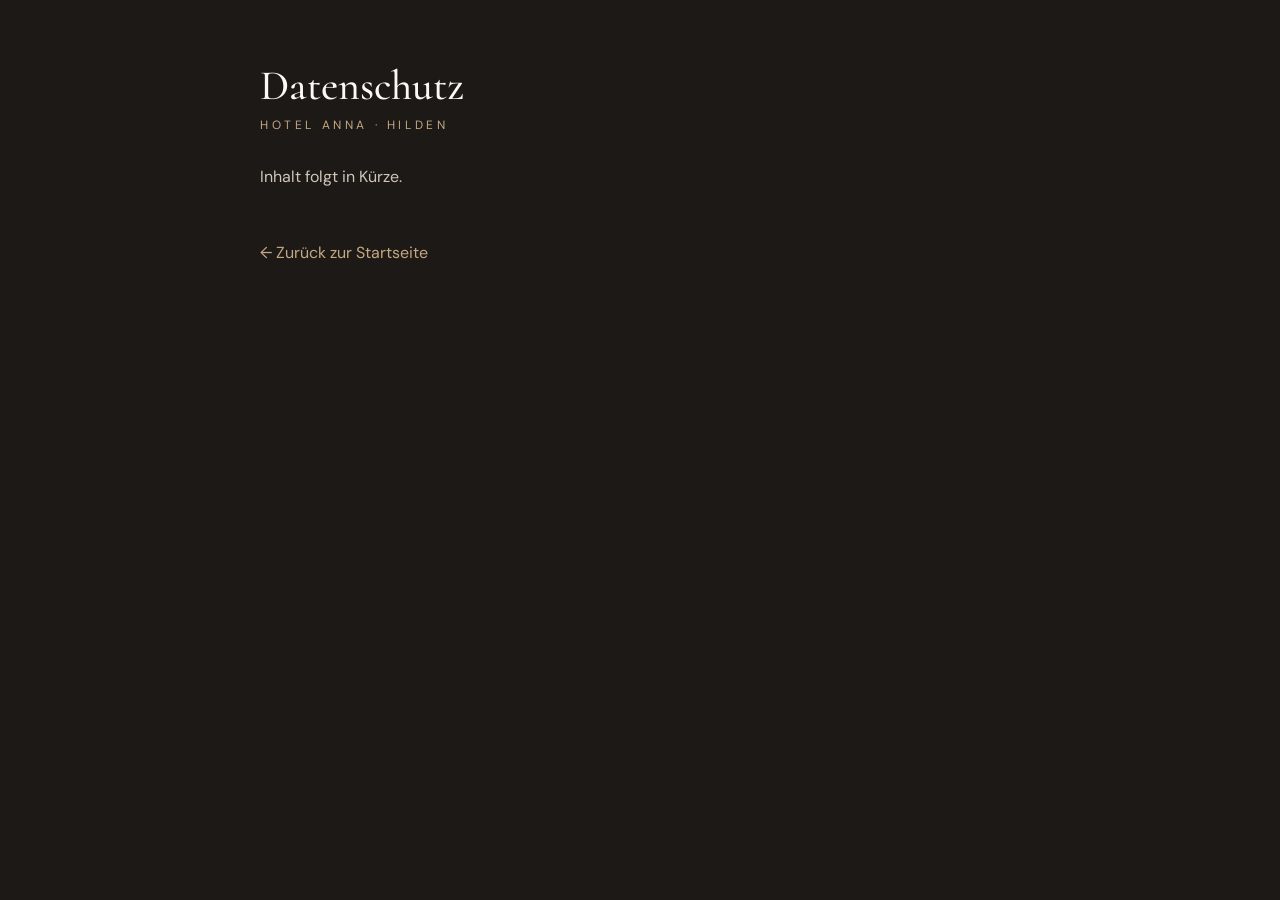
==== datenschutz.html @ 6872f9d7 "Einheitliche Buttons (21st-Stil), Kontakt-Text entfernt, Impressum+Datenschutz-Footer+Stub-Seiten Co" ====
<!DOCTYPE html>
<html lang="de"><head><meta charset="UTF-8" /><meta name="viewport" content="width=device-width, initial-scale=1.0" />
<title>Datenschutz – Hotel Anna</title><meta name="robots" content="noindex" />
<link href="https://fonts.googleapis.com/css2?family=Cormorant:wght@500&family=DM+Sans:wght@400;500&display=swap" rel="stylesheet" />
<style>
:root{--ink:#1c1917;--gold:#c4a882;--cream:#faf9f5;--muted:#cfc6b8;}
*{box-sizing:border-box;margin:0;padding:0;} body{font-family:"DM Sans",sans-serif;background:var(--ink);color:var(--cream);min-height:100vh;padding:60px 24px;}
.wrap{max-width:760px;margin:0 auto;} h1{font-family:"Cormorant",Georgia,serif;font-weight:500;font-size:42px;margin-bottom:6px;}
.city{font-size:12px;letter-spacing:.3em;text-transform:uppercase;color:var(--gold);margin-bottom:30px;}
.content{color:var(--muted);line-height:1.8;font-size:16px;} .content p{margin-bottom:14px;}
a.back{display:inline-block;margin-top:36px;color:var(--gold);text-decoration:none;} a.back:hover{text-decoration:underline;}
</style></head>
<body><div class="wrap">
<h1>Datenschutz</h1><div class="city">Hotel Anna · Hilden</div>
<div class="content"><p>Inhalt folgt in Kürze.</p></div>
<a class="back" href="/">&larr; Zurück zur Startseite</a>
</div></body></html>
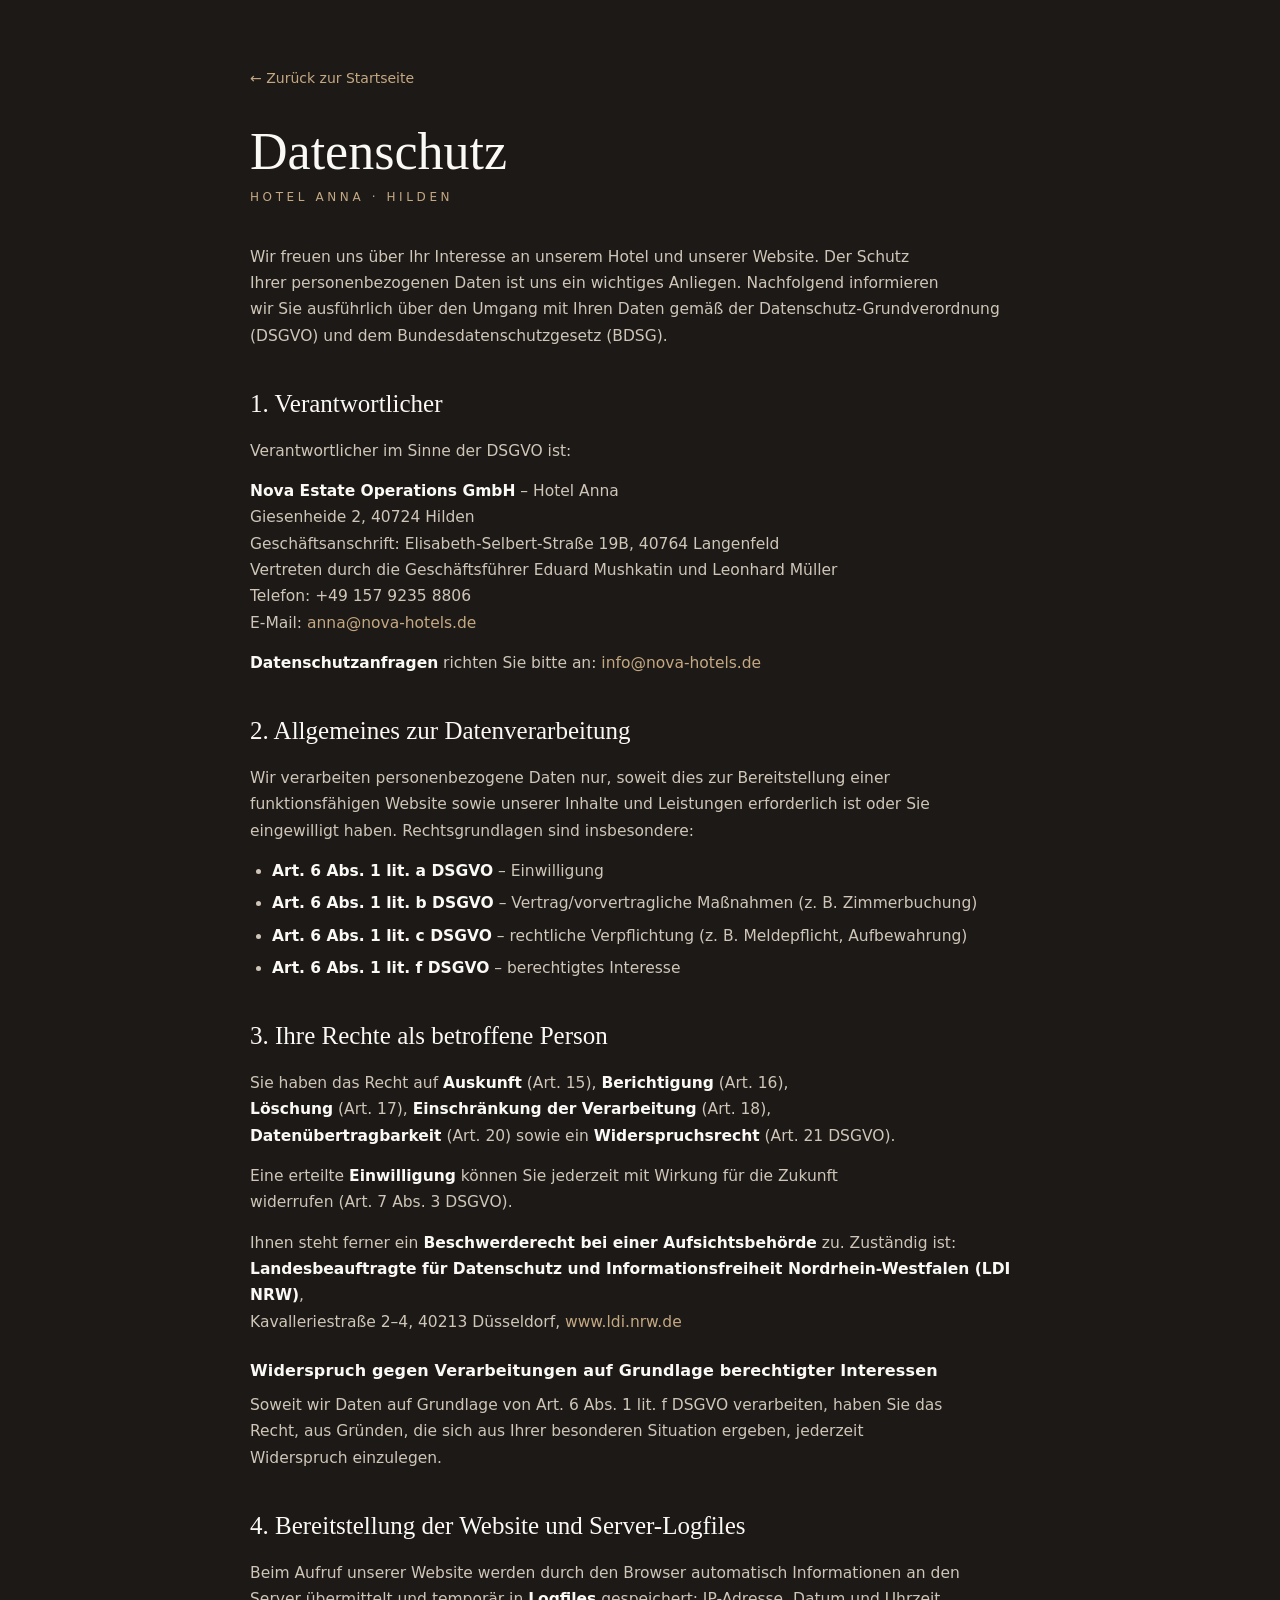
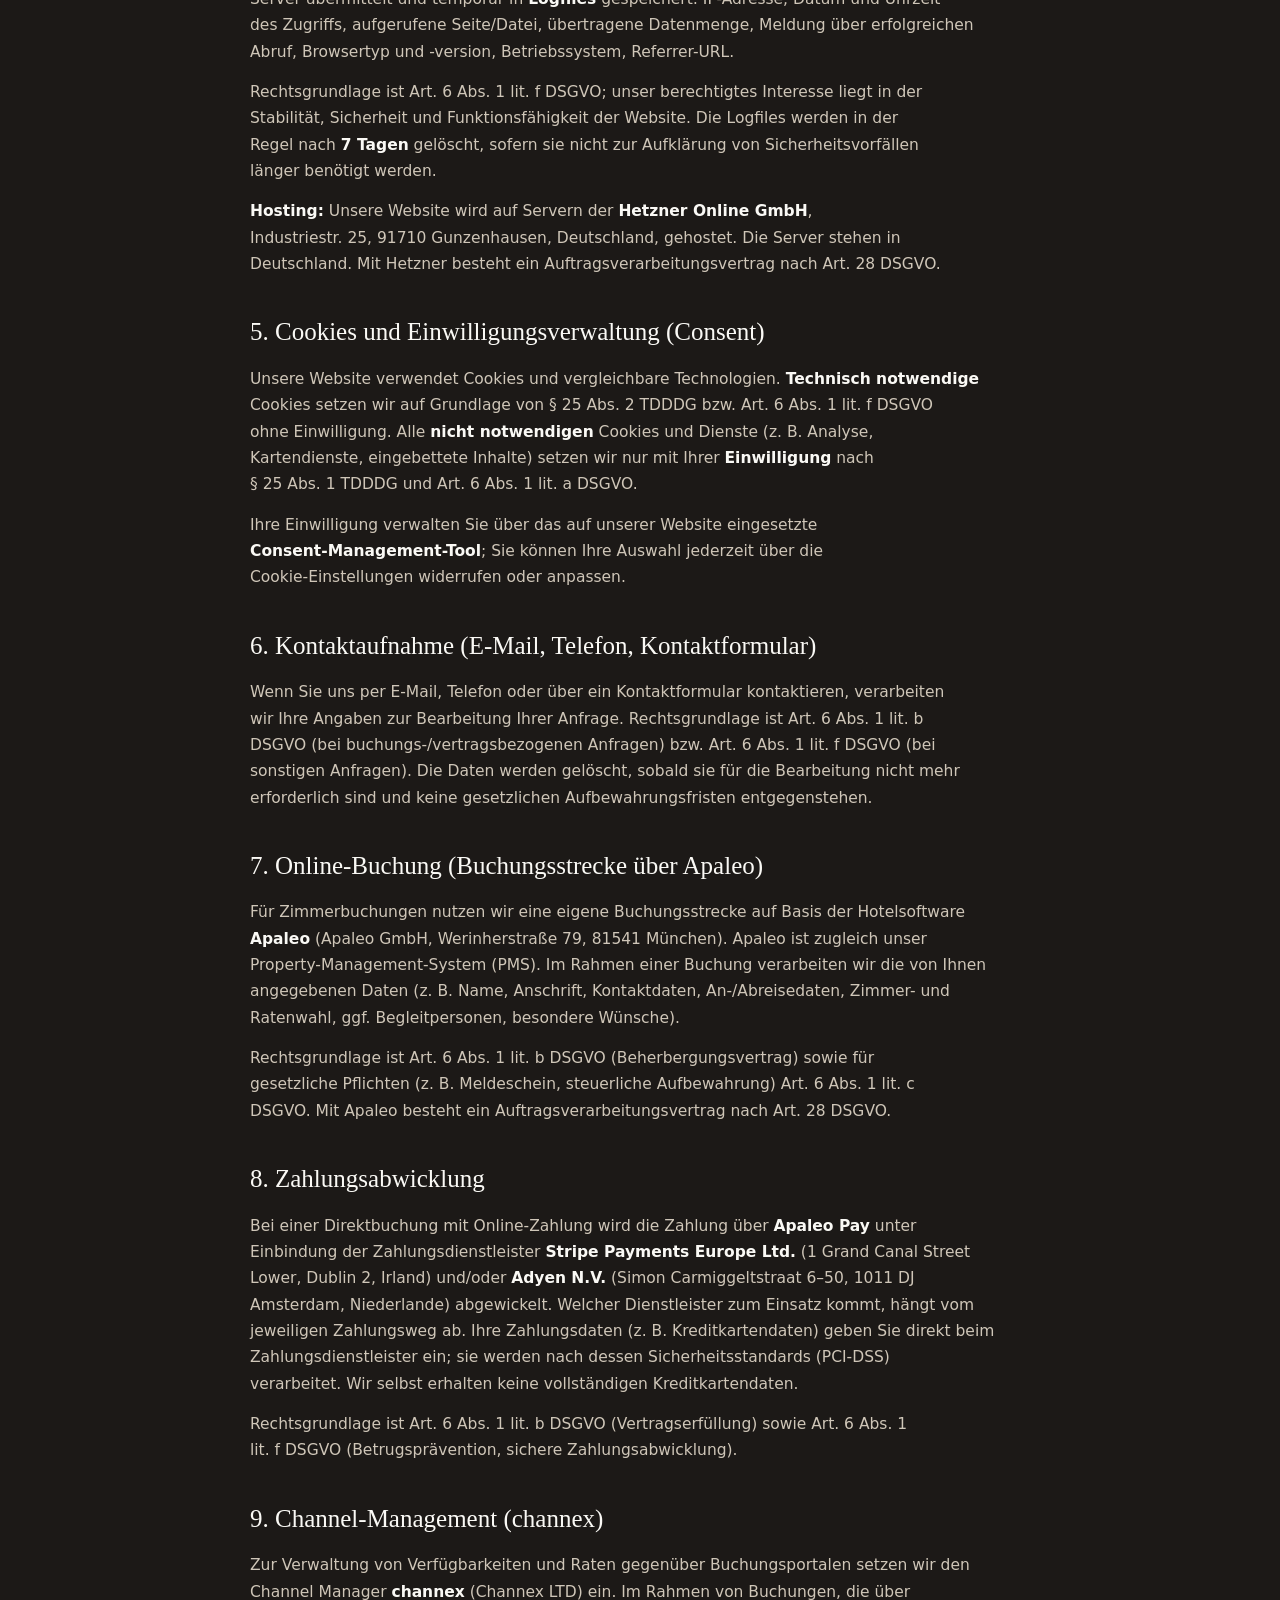
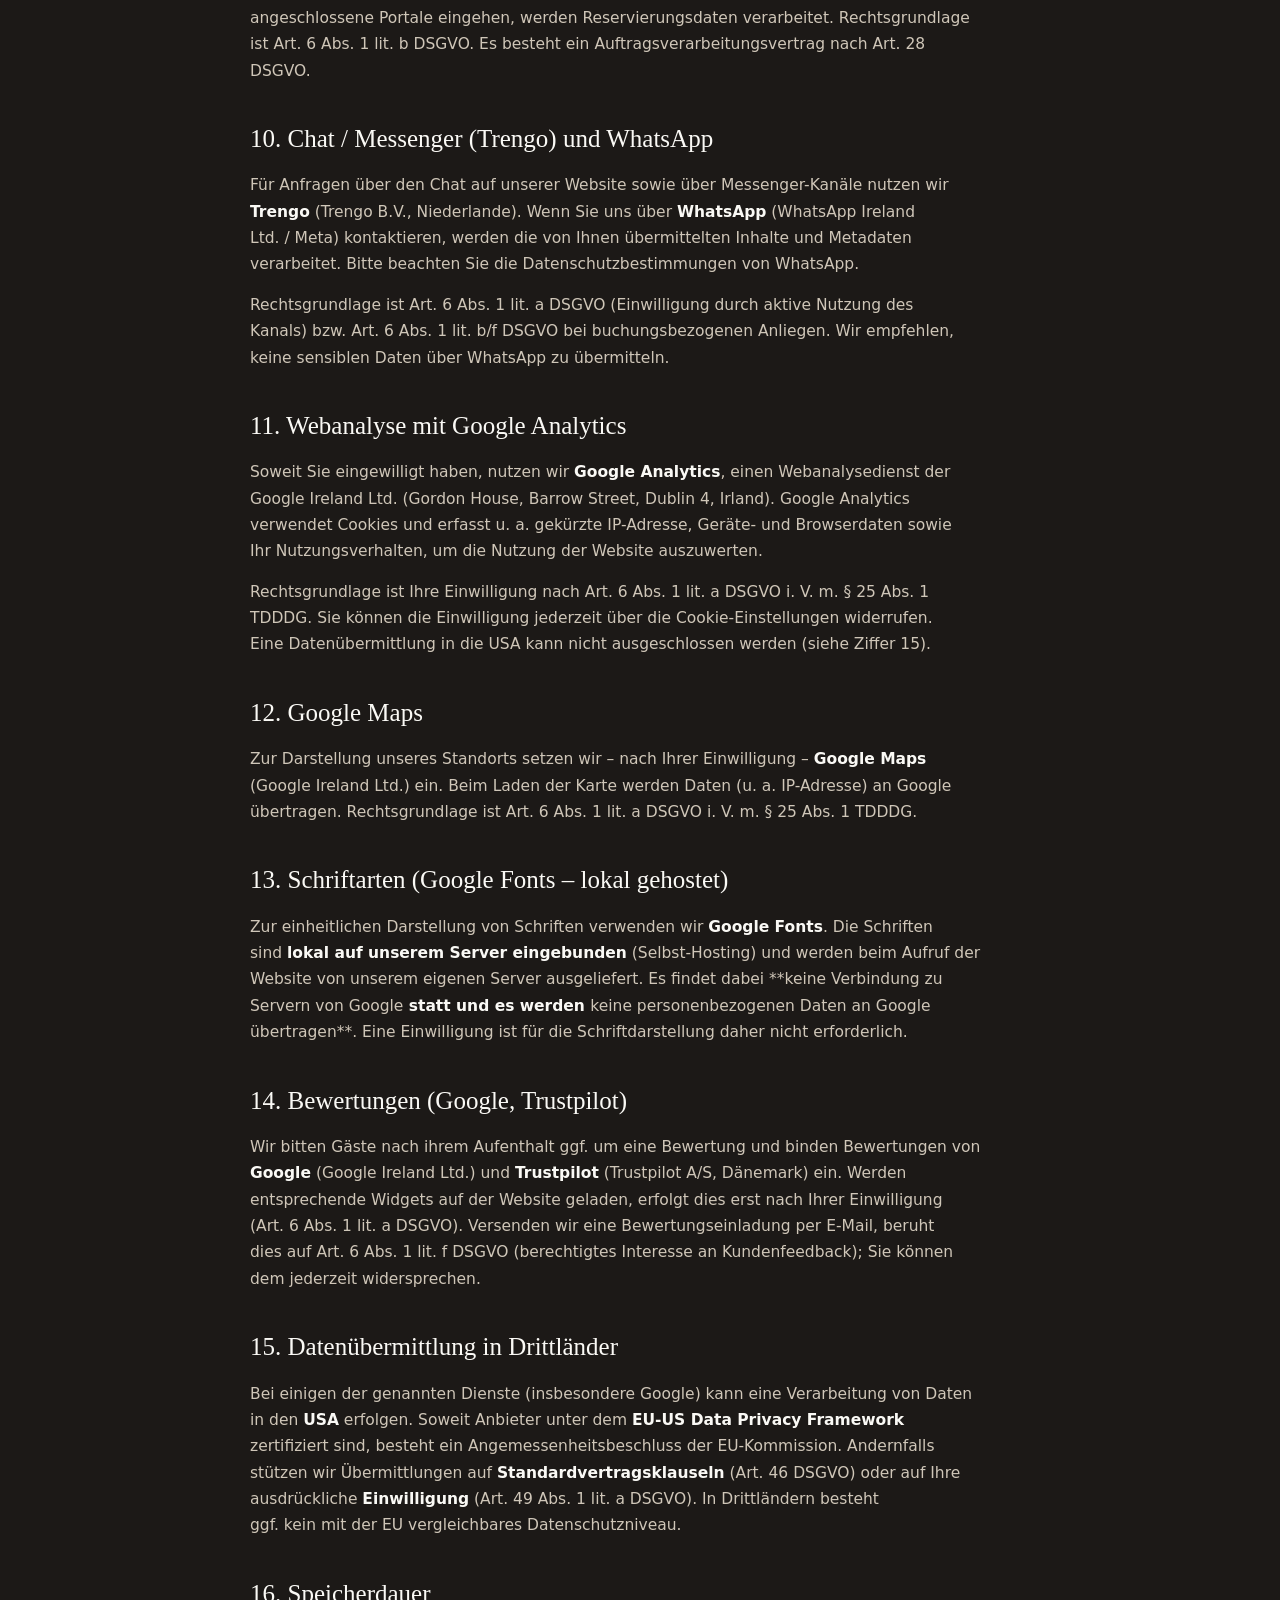
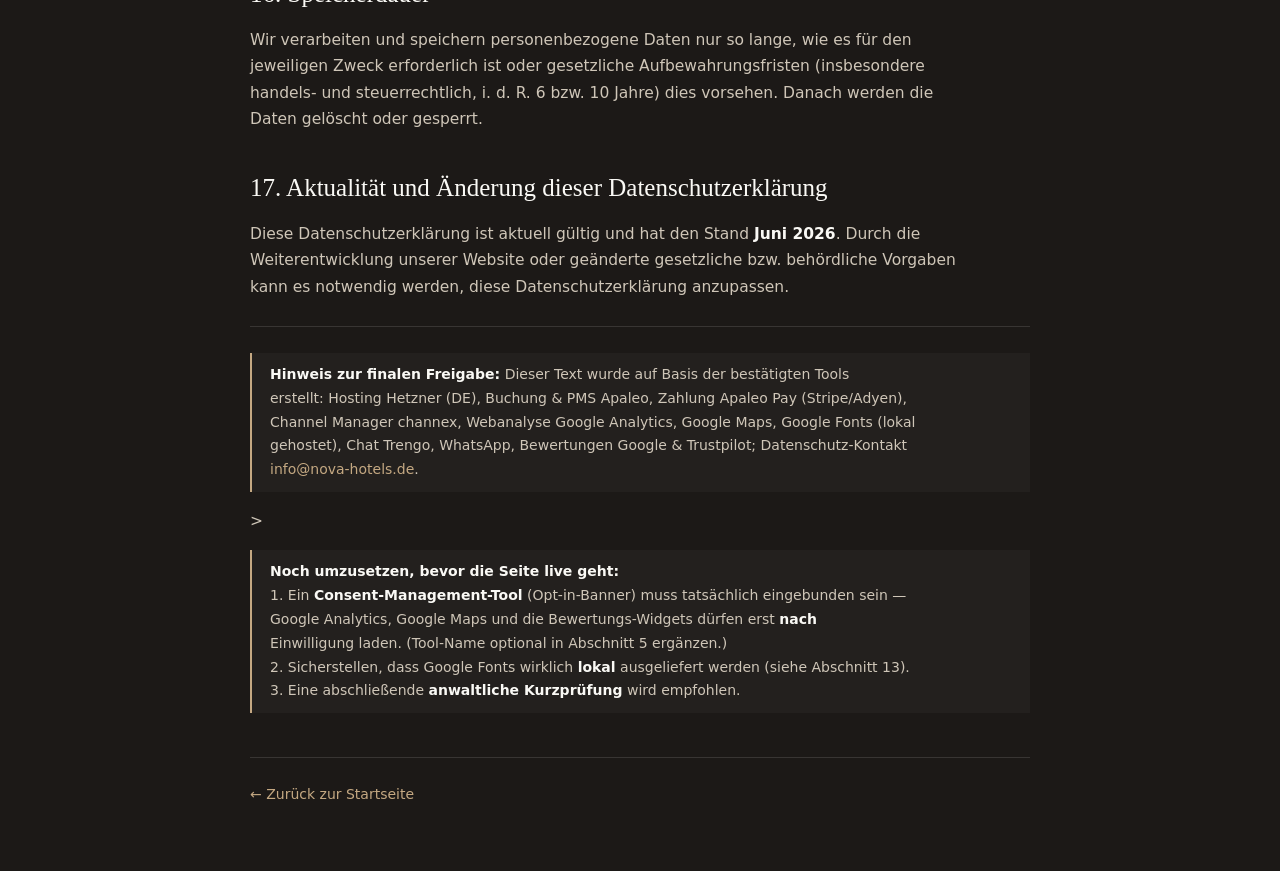
==== commit c153227c: "Impressum+Datenschutz mit Inhalt (noindex/nofollow), Google Fonts lokal selbst gehostet Co-Authored-" ====
--- a/datenschutz.html
+++ b/datenschutz.html
@@ -1,17 +1,95 @@
 <!DOCTYPE html>
-<html lang="de"><head><meta charset="UTF-8" /><meta name="viewport" content="width=device-width, initial-scale=1.0" />
-<title>Datenschutz – Hotel Anna</title><meta name="robots" content="noindex" />
-<link href="https://fonts.googleapis.com/css2?family=Cormorant:wght@500&family=DM+Sans:wght@400;500&display=swap" rel="stylesheet" />
+<html lang="de">
+<head>
+<meta charset="UTF-8" />
+<meta name="viewport" content="width=device-width, initial-scale=1.0" />
+<title>Datenschutz – Hotel Anna</title>
+<meta name="robots" content="noindex, nofollow, noarchive, nosnippet, noimageindex" />
+<meta name="googlebot" content="noindex, nofollow, noarchive, nosnippet" />
+<meta name="referrer" content="no-referrer" />
+<link rel="stylesheet" href="/fonts/fonts.css" />
 <style>
 :root{--ink:#1c1917;--gold:#c4a882;--cream:#faf9f5;--muted:#cfc6b8;}
-*{box-sizing:border-box;margin:0;padding:0;} body{font-family:"DM Sans",sans-serif;background:var(--ink);color:var(--cream);min-height:100vh;padding:60px 24px;}
-.wrap{max-width:760px;margin:0 auto;} h1{font-family:"Cormorant",Georgia,serif;font-weight:500;font-size:42px;margin-bottom:6px;}
-.city{font-size:12px;letter-spacing:.3em;text-transform:uppercase;color:var(--gold);margin-bottom:30px;}
-.content{color:var(--muted);line-height:1.8;font-size:16px;} .content p{margin-bottom:14px;}
-a.back{display:inline-block;margin-top:36px;color:var(--gold);text-decoration:none;} a.back:hover{text-decoration:underline;}
-</style></head>
-<body><div class="wrap">
-<h1>Datenschutz</h1><div class="city">Hotel Anna · Hilden</div>
-<div class="content"><p>Inhalt folgt in Kürze.</p></div>
+*{box-sizing:border-box;margin:0;padding:0;}
+body{font-family:"DM Sans",system-ui,sans-serif;background:var(--ink);color:var(--cream);min-height:100vh;padding:64px 24px;line-height:1.7;}
+.wrap{max-width:780px;margin:0 auto;}
+.back{display:inline-block;color:var(--gold);text-decoration:none;font-size:14px;margin-bottom:34px;}
+.back:hover{text-decoration:underline;}
+h1{font-family:"Cormorant",Georgia,serif;font-weight:500;font-size:clamp(36px,6vw,52px);line-height:1.05;}
+.city{font-size:12px;letter-spacing:.3em;text-transform:uppercase;color:var(--gold);margin:8px 0 36px;}
+.content{color:var(--muted);font-size:15.5px;}
+.content h2{font-family:"Cormorant",Georgia,serif;font-weight:500;color:var(--cream);font-size:25px;margin:34px 0 12px;}
+.content h3{font-weight:600;color:var(--cream);font-size:16px;margin:22px 0 8px;letter-spacing:.01em;}
+.content p{margin-bottom:14px;}
+.content ul{margin:0 0 14px 22px;} .content li{margin-bottom:6px;}
+.content strong{color:var(--cream);font-weight:600;}
+.content a{color:var(--gold);text-decoration:none;} .content a:hover{text-decoration:underline;}
+.content hr{border:none;border-top:1px solid rgba(255,255,255,.12);margin:26px 0;}
+.content blockquote{border-left:2px solid var(--gold);padding:10px 0 10px 18px;margin:16px 0;color:var(--muted);font-size:14px;background:rgba(255,255,255,.03);}
+.foot{margin-top:44px;padding-top:22px;border-top:1px solid rgba(255,255,255,.12);}
+</style>
+</head>
+<body>
+<div class="wrap">
 <a class="back" href="/">&larr; Zurück zur Startseite</a>
-</div></body></html>
+<h1>Datenschutz</h1>
+<div class="city">Hotel Anna · Hilden</div>
+<div class="content">
+<p>Wir freuen uns über Ihr Interesse an unserem Hotel und unserer Website. Der Schutz<br>Ihrer personenbezogenen Daten ist uns ein wichtiges Anliegen. Nachfolgend informieren<br>wir Sie ausführlich über den Umgang mit Ihren Daten gemäß der Datenschutz-Grundverordnung<br>(DSGVO) und dem Bundesdatenschutzgesetz (BDSG).</p>
+<h2>1. Verantwortlicher</h2>
+<p>Verantwortlicher im Sinne der DSGVO ist:</p>
+<p><strong>Nova Estate Operations GmbH</strong> – Hotel Anna<br>Giesenheide 2, 40724 Hilden<br>Geschäftsanschrift: Elisabeth-Selbert-Straße 19B, 40764 Langenfeld<br>Vertreten durch die Geschäftsführer Eduard Mushkatin und Leonhard Müller<br>Telefon: +49 157 9235 8806<br>E-Mail: <a href="mailto:anna@nova-hotels.de">anna@nova-hotels.de</a></p>
+<p><strong>Datenschutzanfragen</strong> richten Sie bitte an: <a href="mailto:info@nova-hotels.de">info@nova-hotels.de</a></p>
+<h2>2. Allgemeines zur Datenverarbeitung</h2>
+<p>Wir verarbeiten personenbezogene Daten nur, soweit dies zur Bereitstellung einer<br>funktionsfähigen Website sowie unserer Inhalte und Leistungen erforderlich ist oder Sie<br>eingewilligt haben. Rechtsgrundlagen sind insbesondere:</p>
+<ul><li><strong>Art. 6 Abs. 1 lit. a DSGVO</strong> – Einwilligung</li><li><strong>Art. 6 Abs. 1 lit. b DSGVO</strong> – Vertrag/vorvertragliche Maßnahmen (z. B. Zimmerbuchung)</li><li><strong>Art. 6 Abs. 1 lit. c DSGVO</strong> – rechtliche Verpflichtung (z. B. Meldepflicht, Aufbewahrung)</li><li><strong>Art. 6 Abs. 1 lit. f DSGVO</strong> – berechtigtes Interesse</li></ul>
+<h2>3. Ihre Rechte als betroffene Person</h2>
+<p>Sie haben das Recht auf <strong>Auskunft</strong> (Art. 15), <strong>Berichtigung</strong> (Art. 16),<br><strong>Löschung</strong> (Art. 17), <strong>Einschränkung der Verarbeitung</strong> (Art. 18),<br><strong>Datenübertragbarkeit</strong> (Art. 20) sowie ein <strong>Widerspruchsrecht</strong> (Art. 21 DSGVO).</p>
+<p>Eine erteilte <strong>Einwilligung</strong> können Sie jederzeit mit Wirkung für die Zukunft<br>widerrufen (Art. 7 Abs. 3 DSGVO).</p>
+<p>Ihnen steht ferner ein <strong>Beschwerderecht bei einer Aufsichtsbehörde</strong> zu. Zuständig ist:<br><strong>Landesbeauftragte für Datenschutz und Informationsfreiheit Nordrhein-Westfalen (LDI NRW)</strong>,<br>Kavalleriestraße 2–4, 40213 Düsseldorf, <a href="https://www.ldi.nrw.de" target="_blank" rel="noopener nofollow">www.ldi.nrw.de</a></p>
+<h3>Widerspruch gegen Verarbeitungen auf Grundlage berechtigter Interessen</h3>
+<p>Soweit wir Daten auf Grundlage von Art. 6 Abs. 1 lit. f DSGVO verarbeiten, haben Sie das<br>Recht, aus Gründen, die sich aus Ihrer besonderen Situation ergeben, jederzeit<br>Widerspruch einzulegen.</p>
+<h2>4. Bereitstellung der Website und Server-Logfiles</h2>
+<p>Beim Aufruf unserer Website werden durch den Browser automatisch Informationen an den<br>Server übermittelt und temporär in <strong>Logfiles</strong> gespeichert: IP-Adresse, Datum und Uhrzeit<br>des Zugriffs, aufgerufene Seite/Datei, übertragene Datenmenge, Meldung über erfolgreichen<br>Abruf, Browsertyp und -version, Betriebssystem, Referrer-URL.</p>
+<p>Rechtsgrundlage ist Art. 6 Abs. 1 lit. f DSGVO; unser berechtigtes Interesse liegt in der<br>Stabilität, Sicherheit und Funktionsfähigkeit der Website. Die Logfiles werden in der<br>Regel nach <strong>7 Tagen</strong> gelöscht, sofern sie nicht zur Aufklärung von Sicherheitsvorfällen<br>länger benötigt werden.</p>
+<p><strong>Hosting:</strong> Unsere Website wird auf Servern der <strong>Hetzner Online GmbH</strong>,<br>Industriestr. 25, 91710 Gunzenhausen, Deutschland, gehostet. Die Server stehen in<br>Deutschland. Mit Hetzner besteht ein Auftragsverarbeitungsvertrag nach Art. 28 DSGVO.</p>
+<h2>5. Cookies und Einwilligungsverwaltung (Consent)</h2>
+<p>Unsere Website verwendet Cookies und vergleichbare Technologien. <strong>Technisch notwendige</strong><br>Cookies setzen wir auf Grundlage von § 25 Abs. 2 TDDDG bzw. Art. 6 Abs. 1 lit. f DSGVO<br>ohne Einwilligung. Alle <strong>nicht notwendigen</strong> Cookies und Dienste (z. B. Analyse,<br>Kartendienste, eingebettete Inhalte) setzen wir nur mit Ihrer <strong>Einwilligung</strong> nach<br>§ 25 Abs. 1 TDDDG und Art. 6 Abs. 1 lit. a DSGVO.</p>
+<p>Ihre Einwilligung verwalten Sie über das auf unserer Website eingesetzte<br><strong>Consent-Management-Tool</strong>; Sie können Ihre Auswahl jederzeit über die<br>Cookie-Einstellungen widerrufen oder anpassen.</p>
+<h2>6. Kontaktaufnahme (E-Mail, Telefon, Kontaktformular)</h2>
+<p>Wenn Sie uns per E-Mail, Telefon oder über ein Kontaktformular kontaktieren, verarbeiten<br>wir Ihre Angaben zur Bearbeitung Ihrer Anfrage. Rechtsgrundlage ist Art. 6 Abs. 1 lit. b<br>DSGVO (bei buchungs-/vertragsbezogenen Anfragen) bzw. Art. 6 Abs. 1 lit. f DSGVO (bei<br>sonstigen Anfragen). Die Daten werden gelöscht, sobald sie für die Bearbeitung nicht mehr<br>erforderlich sind und keine gesetzlichen Aufbewahrungsfristen entgegenstehen.</p>
+<h2>7. Online-Buchung (Buchungsstrecke über Apaleo)</h2>
+<p>Für Zimmerbuchungen nutzen wir eine eigene Buchungsstrecke auf Basis der Hotelsoftware<br><strong>Apaleo</strong> (Apaleo GmbH, Werinherstraße 79, 81541 München). Apaleo ist zugleich unser<br>Property-Management-System (PMS). Im Rahmen einer Buchung verarbeiten wir die von Ihnen<br>angegebenen Daten (z. B. Name, Anschrift, Kontaktdaten, An-/Abreisedaten, Zimmer- und<br>Ratenwahl, ggf. Begleitpersonen, besondere Wünsche).</p>
+<p>Rechtsgrundlage ist Art. 6 Abs. 1 lit. b DSGVO (Beherbergungsvertrag) sowie für<br>gesetzliche Pflichten (z. B. Meldeschein, steuerliche Aufbewahrung) Art. 6 Abs. 1 lit. c<br>DSGVO. Mit Apaleo besteht ein Auftragsverarbeitungsvertrag nach Art. 28 DSGVO.</p>
+<h2>8. Zahlungsabwicklung</h2>
+<p>Bei einer Direktbuchung mit Online-Zahlung wird die Zahlung über <strong>Apaleo Pay</strong> unter<br>Einbindung der Zahlungsdienstleister <strong>Stripe Payments Europe Ltd.</strong> (1 Grand Canal Street<br>Lower, Dublin 2, Irland) und/oder <strong>Adyen N.V.</strong> (Simon Carmiggeltstraat 6–50, 1011 DJ<br>Amsterdam, Niederlande) abgewickelt. Welcher Dienstleister zum Einsatz kommt, hängt vom<br>jeweiligen Zahlungsweg ab. Ihre Zahlungsdaten (z. B. Kreditkartendaten) geben Sie direkt beim<br>Zahlungsdienstleister ein; sie werden nach dessen Sicherheitsstandards (PCI-DSS)<br>verarbeitet. Wir selbst erhalten keine vollständigen Kreditkartendaten.</p>
+<p>Rechtsgrundlage ist Art. 6 Abs. 1 lit. b DSGVO (Vertragserfüllung) sowie Art. 6 Abs. 1<br>lit. f DSGVO (Betrugsprävention, sichere Zahlungsabwicklung).</p>
+<h2>9. Channel-Management (channex)</h2>
+<p>Zur Verwaltung von Verfügbarkeiten und Raten gegenüber Buchungsportalen setzen wir den<br>Channel Manager <strong>channex</strong> (Channex LTD) ein. Im Rahmen von Buchungen, die über<br>angeschlossene Portale eingehen, werden Reservierungsdaten verarbeitet. Rechtsgrundlage<br>ist Art. 6 Abs. 1 lit. b DSGVO. Es besteht ein Auftragsverarbeitungsvertrag nach Art. 28<br>DSGVO.</p>
+<h2>10. Chat / Messenger (Trengo) und WhatsApp</h2>
+<p>Für Anfragen über den Chat auf unserer Website sowie über Messenger-Kanäle nutzen wir<br><strong>Trengo</strong> (Trengo B.V., Niederlande). Wenn Sie uns über <strong>WhatsApp</strong> (WhatsApp Ireland<br>Ltd. / Meta) kontaktieren, werden die von Ihnen übermittelten Inhalte und Metadaten<br>verarbeitet. Bitte beachten Sie die Datenschutzbestimmungen von WhatsApp.</p>
+<p>Rechtsgrundlage ist Art. 6 Abs. 1 lit. a DSGVO (Einwilligung durch aktive Nutzung des<br>Kanals) bzw. Art. 6 Abs. 1 lit. b/f DSGVO bei buchungsbezogenen Anliegen. Wir empfehlen,<br>keine sensiblen Daten über WhatsApp zu übermitteln.</p>
+<h2>11. Webanalyse mit Google Analytics</h2>
+<p>Soweit Sie eingewilligt haben, nutzen wir <strong>Google Analytics</strong>, einen Webanalysedienst der<br>Google Ireland Ltd. (Gordon House, Barrow Street, Dublin 4, Irland). Google Analytics<br>verwendet Cookies und erfasst u. a. gekürzte IP-Adresse, Geräte- und Browserdaten sowie<br>Ihr Nutzungsverhalten, um die Nutzung der Website auszuwerten.</p>
+<p>Rechtsgrundlage ist Ihre Einwilligung nach Art. 6 Abs. 1 lit. a DSGVO i. V. m. § 25 Abs. 1<br>TDDDG. Sie können die Einwilligung jederzeit über die Cookie-Einstellungen widerrufen.<br>Eine Datenübermittlung in die USA kann nicht ausgeschlossen werden (siehe Ziffer 15).</p>
+<h2>12. Google Maps</h2>
+<p>Zur Darstellung unseres Standorts setzen wir – nach Ihrer Einwilligung – <strong>Google Maps</strong><br>(Google Ireland Ltd.) ein. Beim Laden der Karte werden Daten (u. a. IP-Adresse) an Google<br>übertragen. Rechtsgrundlage ist Art. 6 Abs. 1 lit. a DSGVO i. V. m. § 25 Abs. 1 TDDDG.</p>
+<h2>13. Schriftarten (Google Fonts – lokal gehostet)</h2>
+<p>Zur einheitlichen Darstellung von Schriften verwenden wir <strong>Google Fonts</strong>. Die Schriften<br>sind <strong>lokal auf unserem Server eingebunden</strong> (Selbst-Hosting) und werden beim Aufruf der<br>Website von unserem eigenen Server ausgeliefert. Es findet dabei **keine Verbindung zu<br>Servern von Google<strong> statt und es werden </strong>keine personenbezogenen Daten an Google<br>übertragen**. Eine Einwilligung ist für die Schriftdarstellung daher nicht erforderlich.</p>
+<h2>14. Bewertungen (Google, Trustpilot)</h2>
+<p>Wir bitten Gäste nach ihrem Aufenthalt ggf. um eine Bewertung und binden Bewertungen von<br><strong>Google</strong> (Google Ireland Ltd.) und <strong>Trustpilot</strong> (Trustpilot A/S, Dänemark) ein. Werden<br>entsprechende Widgets auf der Website geladen, erfolgt dies erst nach Ihrer Einwilligung<br>(Art. 6 Abs. 1 lit. a DSGVO). Versenden wir eine Bewertungseinladung per E-Mail, beruht<br>dies auf Art. 6 Abs. 1 lit. f DSGVO (berechtigtes Interesse an Kundenfeedback); Sie können<br>dem jederzeit widersprechen.</p>
+<h2>15. Datenübermittlung in Drittländer</h2>
+<p>Bei einigen der genannten Dienste (insbesondere Google) kann eine Verarbeitung von Daten<br>in den <strong>USA</strong> erfolgen. Soweit Anbieter unter dem <strong>EU-US Data Privacy Framework</strong><br>zertifiziert sind, besteht ein Angemessenheitsbeschluss der EU-Kommission. Andernfalls<br>stützen wir Übermittlungen auf <strong>Standardvertragsklauseln</strong> (Art. 46 DSGVO) oder auf Ihre<br>ausdrückliche <strong>Einwilligung</strong> (Art. 49 Abs. 1 lit. a DSGVO). In Drittländern besteht<br>ggf. kein mit der EU vergleichbares Datenschutzniveau.</p>
+<h2>16. Speicherdauer</h2>
+<p>Wir verarbeiten und speichern personenbezogene Daten nur so lange, wie es für den<br>jeweiligen Zweck erforderlich ist oder gesetzliche Aufbewahrungsfristen (insbesondere<br>handels- und steuerrechtlich, i. d. R. 6 bzw. 10 Jahre) dies vorsehen. Danach werden die<br>Daten gelöscht oder gesperrt.</p>
+<h2>17. Aktualität und Änderung dieser Datenschutzerklärung</h2>
+<p>Diese Datenschutzerklärung ist aktuell gültig und hat den Stand <strong>Juni 2026</strong>. Durch die<br>Weiterentwicklung unserer Website oder geänderte gesetzliche bzw. behördliche Vorgaben<br>kann es notwendig werden, diese Datenschutzerklärung anzupassen.</p>
+<hr>
+<blockquote><strong>Hinweis zur finalen Freigabe:</strong> Dieser Text wurde auf Basis der bestätigten Tools<br>erstellt: Hosting Hetzner (DE), Buchung &amp; PMS Apaleo, Zahlung Apaleo Pay (Stripe/Adyen),<br>Channel Manager channex, Webanalyse Google Analytics, Google Maps, Google Fonts (lokal<br>gehostet), Chat Trengo, WhatsApp, Bewertungen Google &amp; Trustpilot; Datenschutz-Kontakt<br><a href="mailto:info@nova-hotels.de">info@nova-hotels.de</a>.</blockquote>
+<p>&gt;</p>
+<blockquote><strong>Noch umzusetzen, bevor die Seite live geht:</strong><br>1. Ein <strong>Consent-Management-Tool</strong> (Opt-in-Banner) muss tatsächlich eingebunden sein —<br>   Google Analytics, Google Maps und die Bewertungs-Widgets dürfen erst <strong>nach</strong><br>   Einwilligung laden. (Tool-Name optional in Abschnitt 5 ergänzen.)<br>2. Sicherstellen, dass Google Fonts wirklich <strong>lokal</strong> ausgeliefert werden (siehe Abschnitt 13).<br>3. Eine abschließende <strong>anwaltliche Kurzprüfung</strong> wird empfohlen.</blockquote>
+</div>
+<div class="foot"><a class="back" href="/" style="margin:0;">&larr; Zurück zur Startseite</a></div>
+</div>
+</body>
+</html>
--- a/fonts/fonts.css
+++ b/fonts/fonts.css
@@ -0,0 +1,189 @@
+/* cyrillic-ext */
+@font-face {
+  font-family: 'Cormorant';
+  font-style: italic;
+  font-weight: 400;
+  font-display: swap;
+  src: url(H4c0BXOCl9bbnla_nHIq6oGzilJm9otsA9kQq_da4iWq847hdT2CeUc.woff2) format('woff2');
+  unicode-range: U+0460-052F, U+1C80-1C8A, U+20B4, U+2DE0-2DFF, U+A640-A69F, U+FE2E-FE2F;
+}
+/* cyrillic */
+@font-face {
+  font-family: 'Cormorant';
+  font-style: italic;
+  font-weight: 400;
+  font-display: swap;
+  src: url(H4c0BXOCl9bbnla_nHIq6oGzilJm9otsA9kQq_da6yWq847hdT2CeUc.woff2) format('woff2');
+  unicode-range: U+0301, U+0400-045F, U+0490-0491, U+04B0-04B1, U+2116;
+}
+/* vietnamese */
+@font-face {
+  font-family: 'Cormorant';
+  font-style: italic;
+  font-weight: 400;
+  font-display: swap;
+  src: url(H4c0BXOCl9bbnla_nHIq6oGzilJm9otsA9kQq_da4CWq847hdT2CeUc.woff2) format('woff2');
+  unicode-range: U+0102-0103, U+0110-0111, U+0128-0129, U+0168-0169, U+01A0-01A1, U+01AF-01B0, U+0300-0301, U+0303-0304, U+0308-0309, U+0323, U+0329, U+1EA0-1EF9, U+20AB;
+}
+/* latin-ext */
+@font-face {
+  font-family: 'Cormorant';
+  font-style: italic;
+  font-weight: 400;
+  font-display: swap;
+  src: url(H4c0BXOCl9bbnla_nHIq6oGzilJm9otsA9kQq_da4SWq847hdT2CeUc.woff2) format('woff2');
+  unicode-range: U+0100-02BA, U+02BD-02C5, U+02C7-02CC, U+02CE-02D7, U+02DD-02FF, U+0304, U+0308, U+0329, U+1D00-1DBF, U+1E00-1E9F, U+1EF2-1EFF, U+2020, U+20A0-20AB, U+20AD-20C0, U+2113, U+2C60-2C7F, U+A720-A7FF;
+}
+/* latin */
+@font-face {
+  font-family: 'Cormorant';
+  font-style: italic;
+  font-weight: 400;
+  font-display: swap;
+  src: url(H4c0BXOCl9bbnla_nHIq6oGzilJm9otsA9kQq_da7yWq847hdT2C.woff2) format('woff2');
+  unicode-range: U+0000-00FF, U+0131, U+0152-0153, U+02BB-02BC, U+02C6, U+02DA, U+02DC, U+0304, U+0308, U+0329, U+2000-206F, U+20AC, U+2122, U+2191, U+2193, U+2212, U+2215, U+FEFF, U+FFFD;
+}
+/* cyrillic-ext */
+@font-face {
+  font-family: 'Cormorant';
+  font-style: normal;
+  font-weight: 400;
+  font-display: swap;
+  src: url(H4clBXOCl9bbnla_nHIq4pu9qKS-awhq.woff2) format('woff2');
+  unicode-range: U+0460-052F, U+1C80-1C8A, U+20B4, U+2DE0-2DFF, U+A640-A69F, U+FE2E-FE2F;
+}
+/* cyrillic */
+@font-face {
+  font-family: 'Cormorant';
+  font-style: normal;
+  font-weight: 400;
+  font-display: swap;
+  src: url(H4clBXOCl9bbnla_nHIq65u9qKS-awhq.woff2) format('woff2');
+  unicode-range: U+0301, U+0400-045F, U+0490-0491, U+04B0-04B1, U+2116;
+}
+/* vietnamese */
+@font-face {
+  font-family: 'Cormorant';
+  font-style: normal;
+  font-weight: 400;
+  font-display: swap;
+  src: url(H4clBXOCl9bbnla_nHIq4Ju9qKS-awhq.woff2) format('woff2');
+  unicode-range: U+0102-0103, U+0110-0111, U+0128-0129, U+0168-0169, U+01A0-01A1, U+01AF-01B0, U+0300-0301, U+0303-0304, U+0308-0309, U+0323, U+0329, U+1EA0-1EF9, U+20AB;
+}
+/* latin-ext */
+@font-face {
+  font-family: 'Cormorant';
+  font-style: normal;
+  font-weight: 400;
+  font-display: swap;
+  src: url(H4clBXOCl9bbnla_nHIq4Zu9qKS-awhq.woff2) format('woff2');
+  unicode-range: U+0100-02BA, U+02BD-02C5, U+02C7-02CC, U+02CE-02D7, U+02DD-02FF, U+0304, U+0308, U+0329, U+1D00-1DBF, U+1E00-1E9F, U+1EF2-1EFF, U+2020, U+20A0-20AB, U+20AD-20C0, U+2113, U+2C60-2C7F, U+A720-A7FF;
+}
+/* latin */
+@font-face {
+  font-family: 'Cormorant';
+  font-style: normal;
+  font-weight: 400;
+  font-display: swap;
+  src: url(H4clBXOCl9bbnla_nHIq75u9qKS-aw.woff2) format('woff2');
+  unicode-range: U+0000-00FF, U+0131, U+0152-0153, U+02BB-02BC, U+02C6, U+02DA, U+02DC, U+0304, U+0308, U+0329, U+2000-206F, U+20AC, U+2122, U+2191, U+2193, U+2212, U+2215, U+FEFF, U+FFFD;
+}
+/* cyrillic-ext */
+@font-face {
+  font-family: 'Cormorant';
+  font-style: normal;
+  font-weight: 500;
+  font-display: swap;
+  src: url(H4clBXOCl9bbnla_nHIq4pu9qKS-awhq.woff2) format('woff2');
+  unicode-range: U+0460-052F, U+1C80-1C8A, U+20B4, U+2DE0-2DFF, U+A640-A69F, U+FE2E-FE2F;
+}
+/* cyrillic */
+@font-face {
+  font-family: 'Cormorant';
+  font-style: normal;
+  font-weight: 500;
+  font-display: swap;
+  src: url(H4clBXOCl9bbnla_nHIq65u9qKS-awhq.woff2) format('woff2');
+  unicode-range: U+0301, U+0400-045F, U+0490-0491, U+04B0-04B1, U+2116;
+}
+/* vietnamese */
+@font-face {
+  font-family: 'Cormorant';
+  font-style: normal;
+  font-weight: 500;
+  font-display: swap;
+  src: url(H4clBXOCl9bbnla_nHIq4Ju9qKS-awhq.woff2) format('woff2');
+  unicode-range: U+0102-0103, U+0110-0111, U+0128-0129, U+0168-0169, U+01A0-01A1, U+01AF-01B0, U+0300-0301, U+0303-0304, U+0308-0309, U+0323, U+0329, U+1EA0-1EF9, U+20AB;
+}
+/* latin-ext */
+@font-face {
+  font-family: 'Cormorant';
+  font-style: normal;
+  font-weight: 500;
+  font-display: swap;
+  src: url(H4clBXOCl9bbnla_nHIq4Zu9qKS-awhq.woff2) format('woff2');
+  unicode-range: U+0100-02BA, U+02BD-02C5, U+02C7-02CC, U+02CE-02D7, U+02DD-02FF, U+0304, U+0308, U+0329, U+1D00-1DBF, U+1E00-1E9F, U+1EF2-1EFF, U+2020, U+20A0-20AB, U+20AD-20C0, U+2113, U+2C60-2C7F, U+A720-A7FF;
+}
+/* latin */
+@font-face {
+  font-family: 'Cormorant';
+  font-style: normal;
+  font-weight: 500;
+  font-display: swap;
+  src: url(H4clBXOCl9bbnla_nHIq75u9qKS-aw.woff2) format('woff2');
+  unicode-range: U+0000-00FF, U+0131, U+0152-0153, U+02BB-02BC, U+02C6, U+02DA, U+02DC, U+0304, U+0308, U+0329, U+2000-206F, U+20AC, U+2122, U+2191, U+2193, U+2212, U+2215, U+FEFF, U+FFFD;
+}
+/* latin-ext */
+@font-face {
+  font-family: 'DM Sans';
+  font-style: normal;
+  font-weight: 400;
+  font-display: swap;
+  src: url(rP2Yp2ywxg089UriI5-g4vlH9VoD8Cmcqbu6-K6z9mXgjU0.woff2) format('woff2');
+  unicode-range: U+0100-02BA, U+02BD-02C5, U+02C7-02CC, U+02CE-02D7, U+02DD-02FF, U+0304, U+0308, U+0329, U+1D00-1DBF, U+1E00-1E9F, U+1EF2-1EFF, U+2020, U+20A0-20AB, U+20AD-20C0, U+2113, U+2C60-2C7F, U+A720-A7FF;
+}
+/* latin */
+@font-face {
+  font-family: 'DM Sans';
+  font-style: normal;
+  font-weight: 400;
+  font-display: swap;
+  src: url(rP2Yp2ywxg089UriI5-g4vlH9VoD8Cmcqbu0-K6z9mXg.woff2) format('woff2');
+  unicode-range: U+0000-00FF, U+0131, U+0152-0153, U+02BB-02BC, U+02C6, U+02DA, U+02DC, U+0304, U+0308, U+0329, U+2000-206F, U+20AC, U+2122, U+2191, U+2193, U+2212, U+2215, U+FEFF, U+FFFD;
+}
+/* latin-ext */
+@font-face {
+  font-family: 'DM Sans';
+  font-style: normal;
+  font-weight: 500;
+  font-display: swap;
+  src: url(rP2Yp2ywxg089UriI5-g4vlH9VoD8Cmcqbu6-K6z9mXgjU0.woff2) format('woff2');
+  unicode-range: U+0100-02BA, U+02BD-02C5, U+02C7-02CC, U+02CE-02D7, U+02DD-02FF, U+0304, U+0308, U+0329, U+1D00-1DBF, U+1E00-1E9F, U+1EF2-1EFF, U+2020, U+20A0-20AB, U+20AD-20C0, U+2113, U+2C60-2C7F, U+A720-A7FF;
+}
+/* latin */
+@font-face {
+  font-family: 'DM Sans';
+  font-style: normal;
+  font-weight: 500;
+  font-display: swap;
+  src: url(rP2Yp2ywxg089UriI5-g4vlH9VoD8Cmcqbu0-K6z9mXg.woff2) format('woff2');
+  unicode-range: U+0000-00FF, U+0131, U+0152-0153, U+02BB-02BC, U+02C6, U+02DA, U+02DC, U+0304, U+0308, U+0329, U+2000-206F, U+20AC, U+2122, U+2191, U+2193, U+2212, U+2215, U+FEFF, U+FFFD;
+}
+/* latin-ext */
+@font-face {
+  font-family: 'DM Sans';
+  font-style: normal;
+  font-weight: 600;
+  font-display: swap;
+  src: url(rP2Yp2ywxg089UriI5-g4vlH9VoD8Cmcqbu6-K6z9mXgjU0.woff2) format('woff2');
+  unicode-range: U+0100-02BA, U+02BD-02C5, U+02C7-02CC, U+02CE-02D7, U+02DD-02FF, U+0304, U+0308, U+0329, U+1D00-1DBF, U+1E00-1E9F, U+1EF2-1EFF, U+2020, U+20A0-20AB, U+20AD-20C0, U+2113, U+2C60-2C7F, U+A720-A7FF;
+}
+/* latin */
+@font-face {
+  font-family: 'DM Sans';
+  font-style: normal;
+  font-weight: 600;
+  font-display: swap;
+  src: url(rP2Yp2ywxg089UriI5-g4vlH9VoD8Cmcqbu0-K6z9mXg.woff2) format('woff2');
+  unicode-range: U+0000-00FF, U+0131, U+0152-0153, U+02BB-02BC, U+02C6, U+02DA, U+02DC, U+0304, U+0308, U+0329, U+2000-206F, U+20AC, U+2122, U+2191, U+2193, U+2212, U+2215, U+FEFF, U+FFFD;
+}
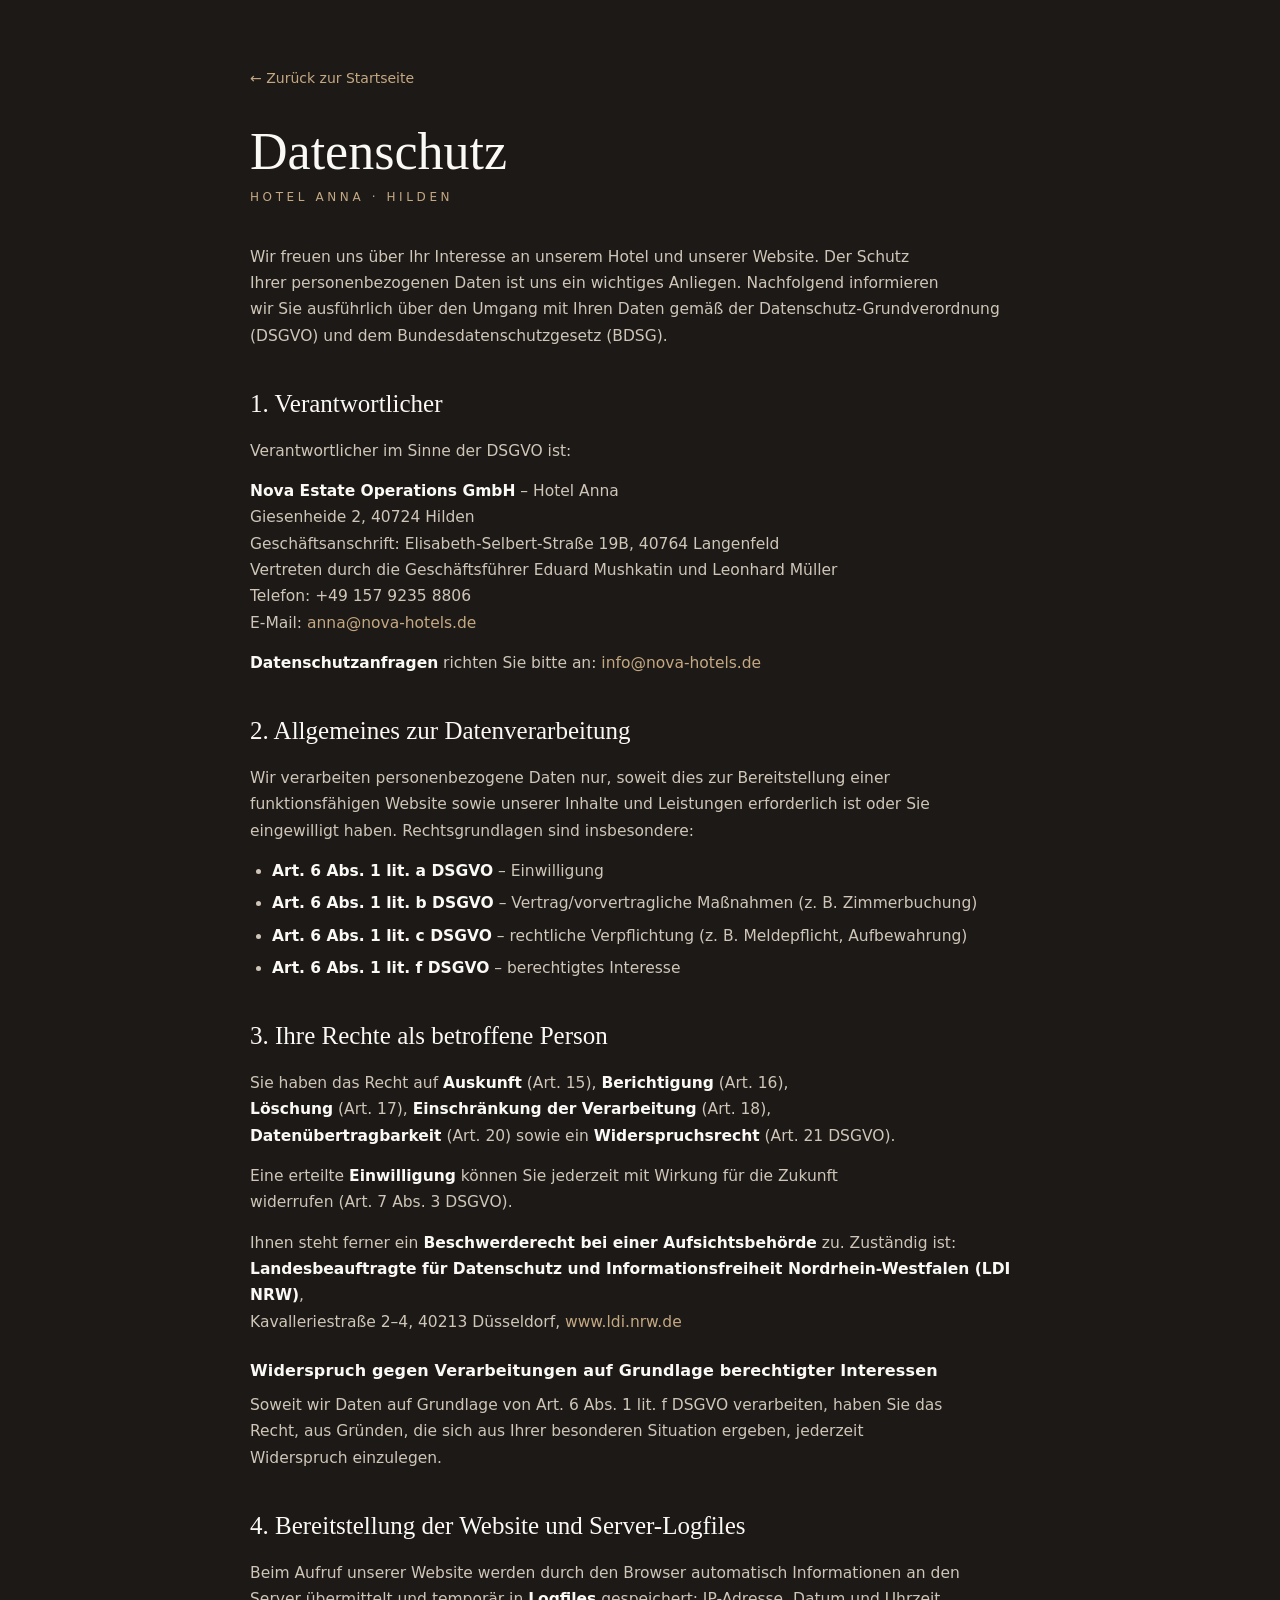
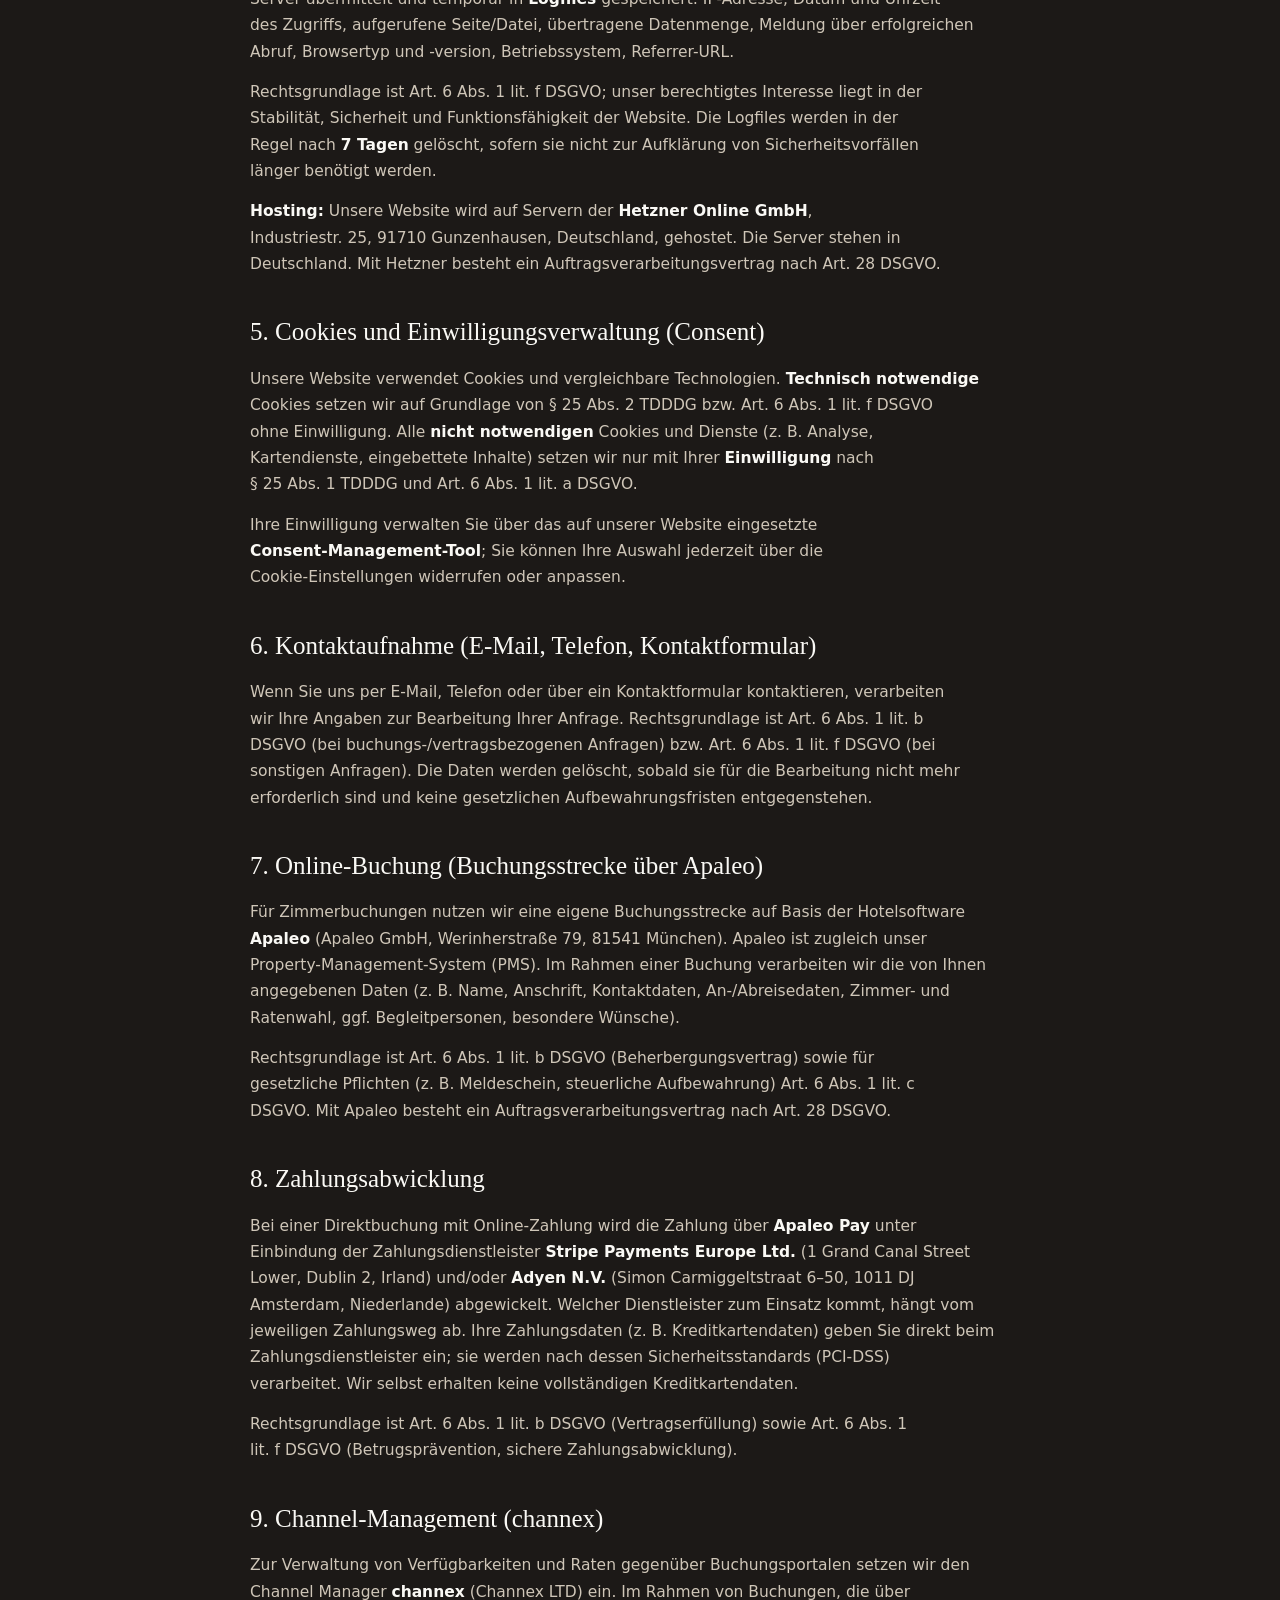
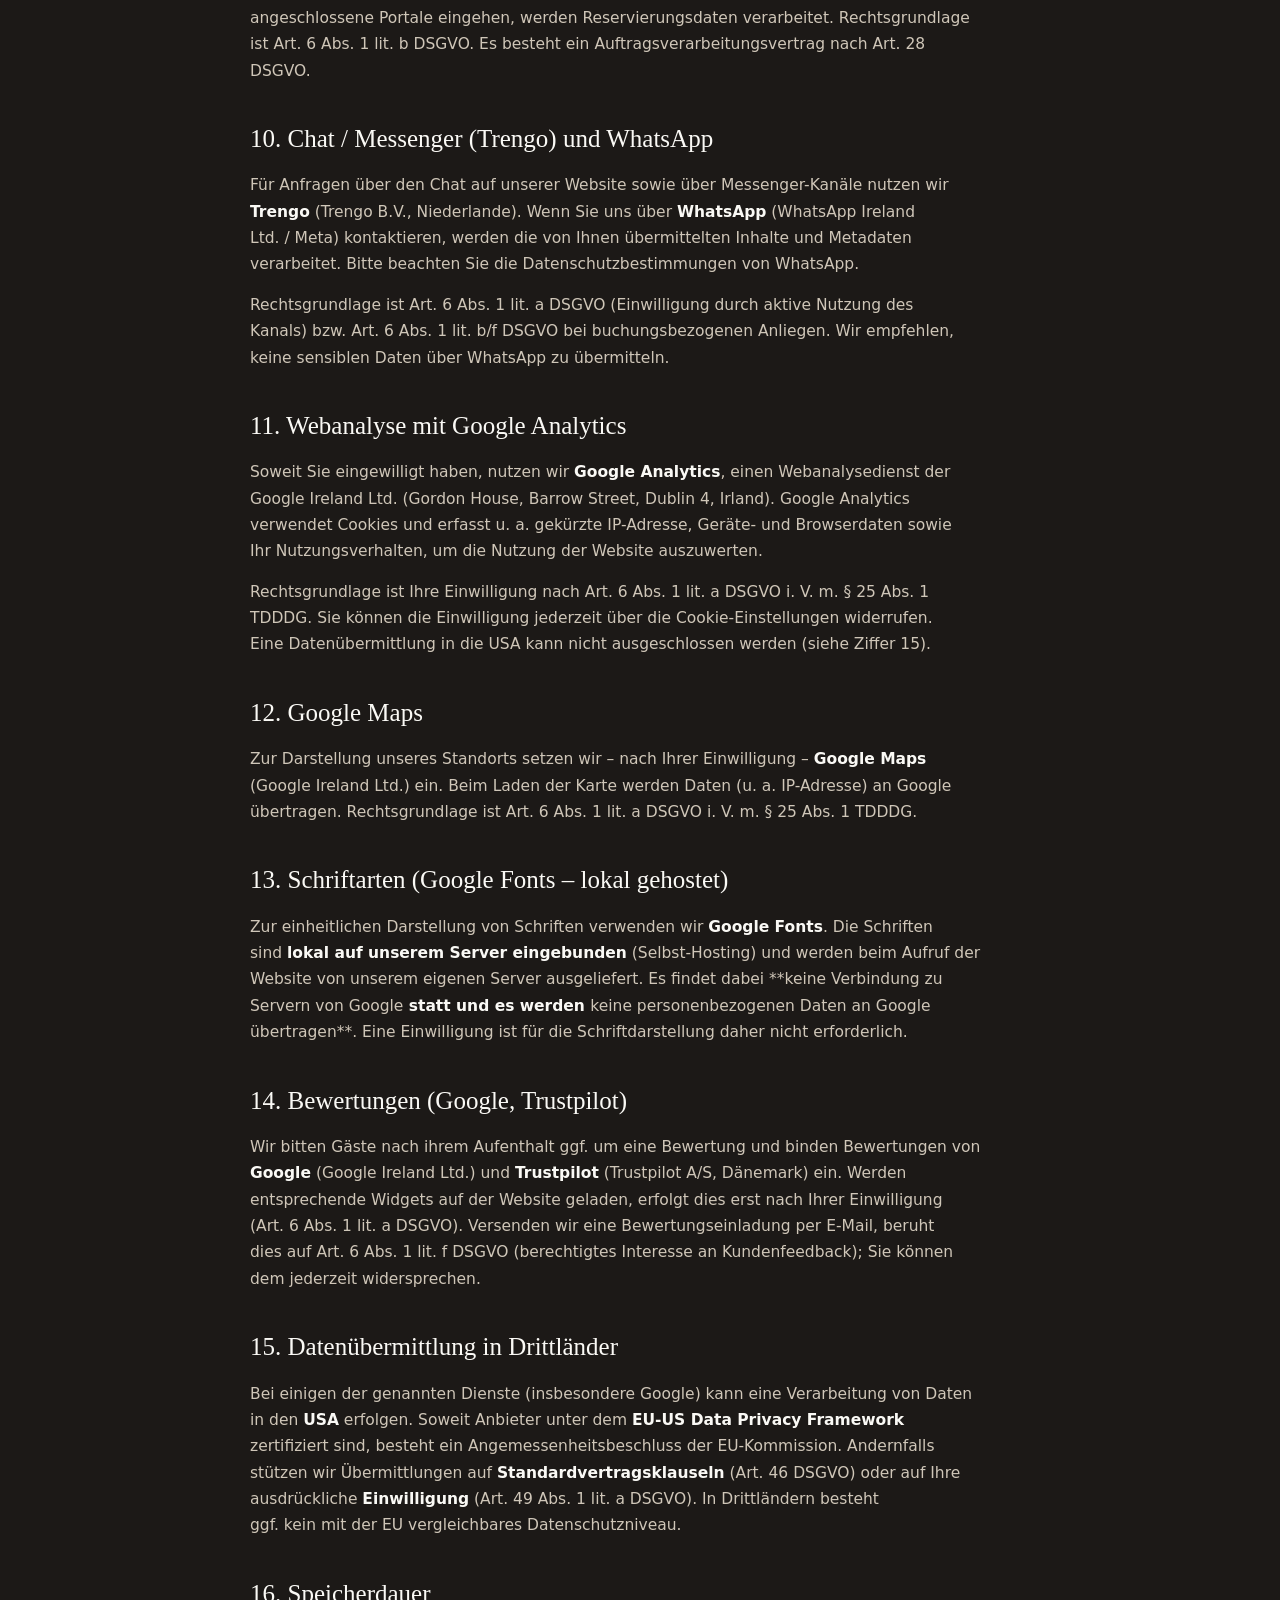
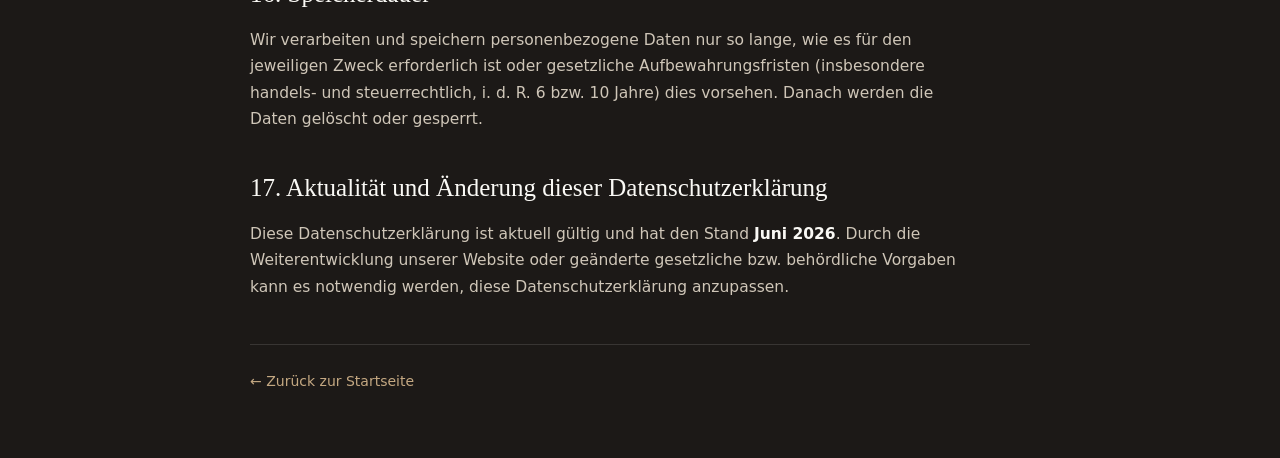
==== commit 831f4d8f: "Datenschutz: internen Freigabe-Hinweis von der oeffentlichen Seite entfernt Co-Authored-By: Claude O" ====
--- a/datenschutz.html
+++ b/datenschutz.html
@@ -84,10 +84,6 @@
 <p>Wir verarbeiten und speichern personenbezogene Daten nur so lange, wie es für den<br>jeweiligen Zweck erforderlich ist oder gesetzliche Aufbewahrungsfristen (insbesondere<br>handels- und steuerrechtlich, i. d. R. 6 bzw. 10 Jahre) dies vorsehen. Danach werden die<br>Daten gelöscht oder gesperrt.</p>
 <h2>17. Aktualität und Änderung dieser Datenschutzerklärung</h2>
 <p>Diese Datenschutzerklärung ist aktuell gültig und hat den Stand <strong>Juni 2026</strong>. Durch die<br>Weiterentwicklung unserer Website oder geänderte gesetzliche bzw. behördliche Vorgaben<br>kann es notwendig werden, diese Datenschutzerklärung anzupassen.</p>
-<hr>
-<blockquote><strong>Hinweis zur finalen Freigabe:</strong> Dieser Text wurde auf Basis der bestätigten Tools<br>erstellt: Hosting Hetzner (DE), Buchung &amp; PMS Apaleo, Zahlung Apaleo Pay (Stripe/Adyen),<br>Channel Manager channex, Webanalyse Google Analytics, Google Maps, Google Fonts (lokal<br>gehostet), Chat Trengo, WhatsApp, Bewertungen Google &amp; Trustpilot; Datenschutz-Kontakt<br><a href="mailto:info@nova-hotels.de">info@nova-hotels.de</a>.</blockquote>
-<p>&gt;</p>
-<blockquote><strong>Noch umzusetzen, bevor die Seite live geht:</strong><br>1. Ein <strong>Consent-Management-Tool</strong> (Opt-in-Banner) muss tatsächlich eingebunden sein —<br>   Google Analytics, Google Maps und die Bewertungs-Widgets dürfen erst <strong>nach</strong><br>   Einwilligung laden. (Tool-Name optional in Abschnitt 5 ergänzen.)<br>2. Sicherstellen, dass Google Fonts wirklich <strong>lokal</strong> ausgeliefert werden (siehe Abschnitt 13).<br>3. Eine abschließende <strong>anwaltliche Kurzprüfung</strong> wird empfohlen.</blockquote>
 </div>
 <div class="foot"><a class="back" href="/" style="margin:0;">&larr; Zurück zur Startseite</a></div>
 </div>
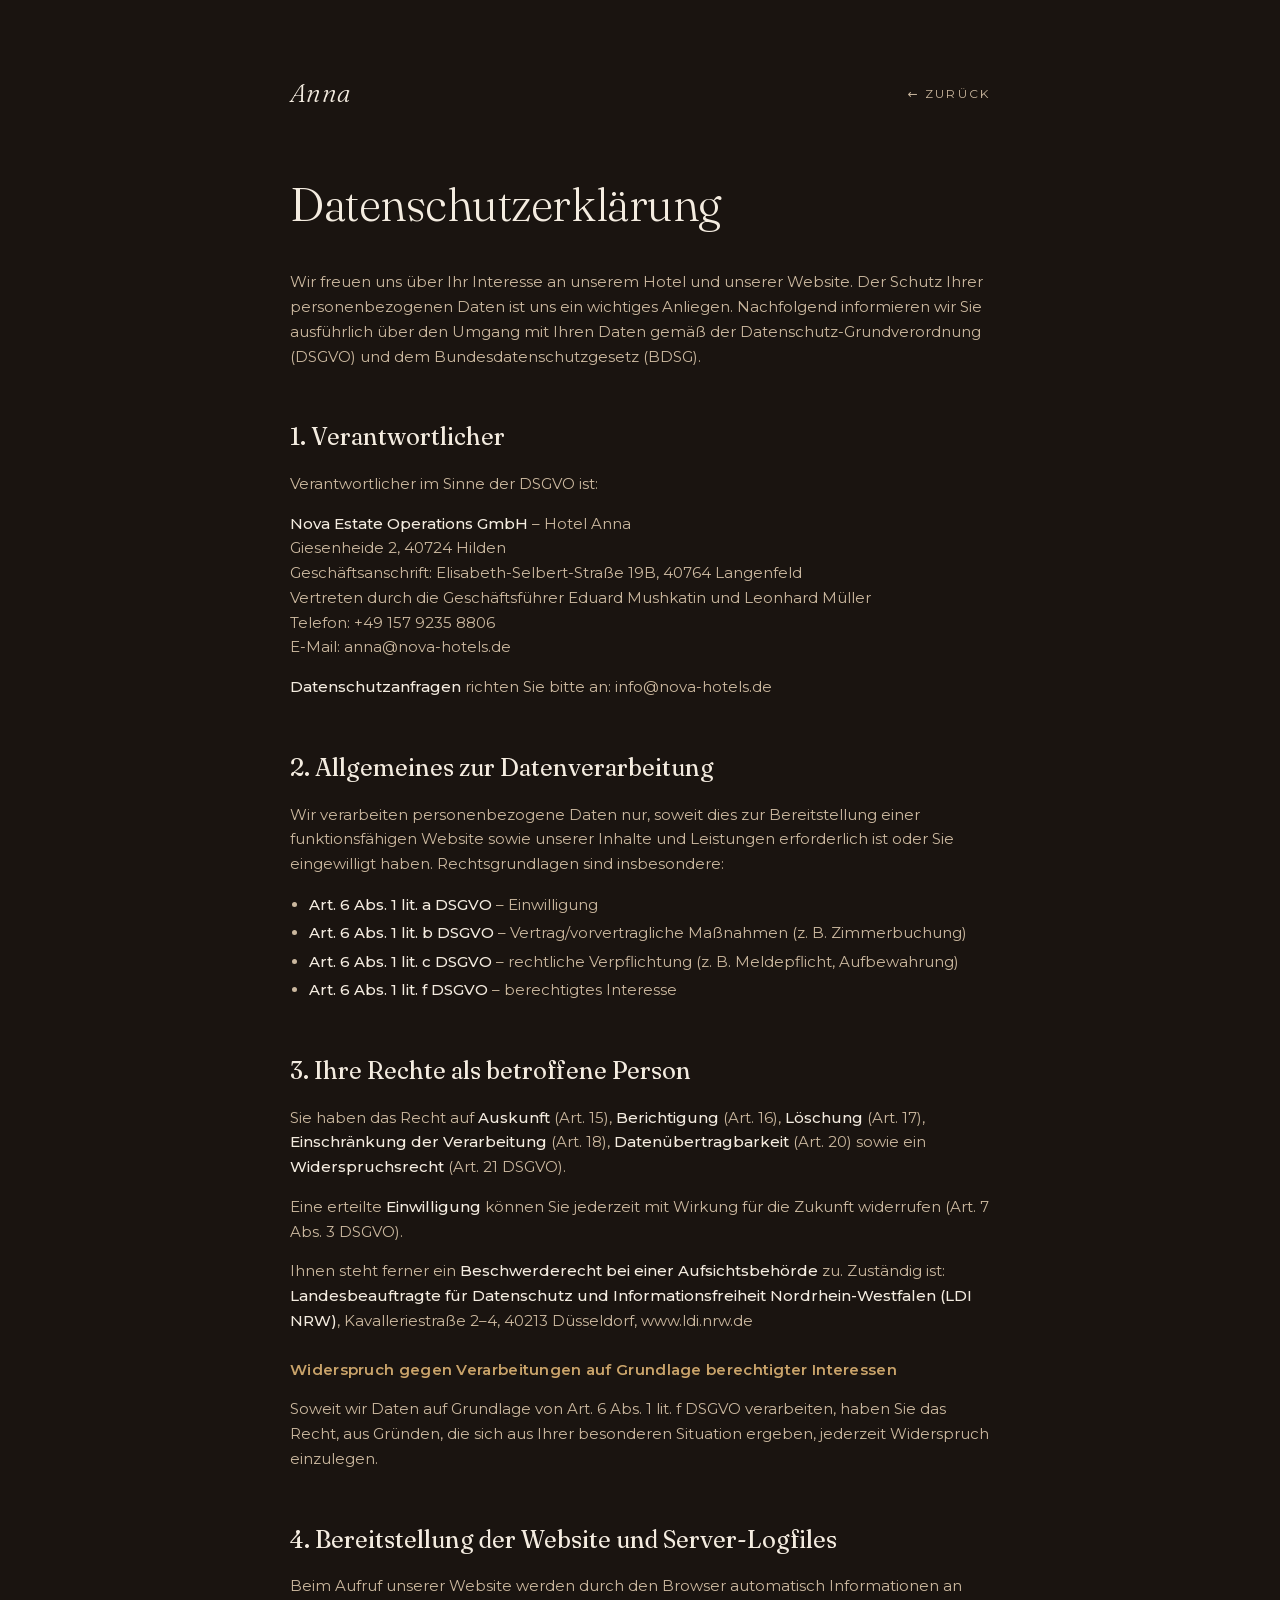
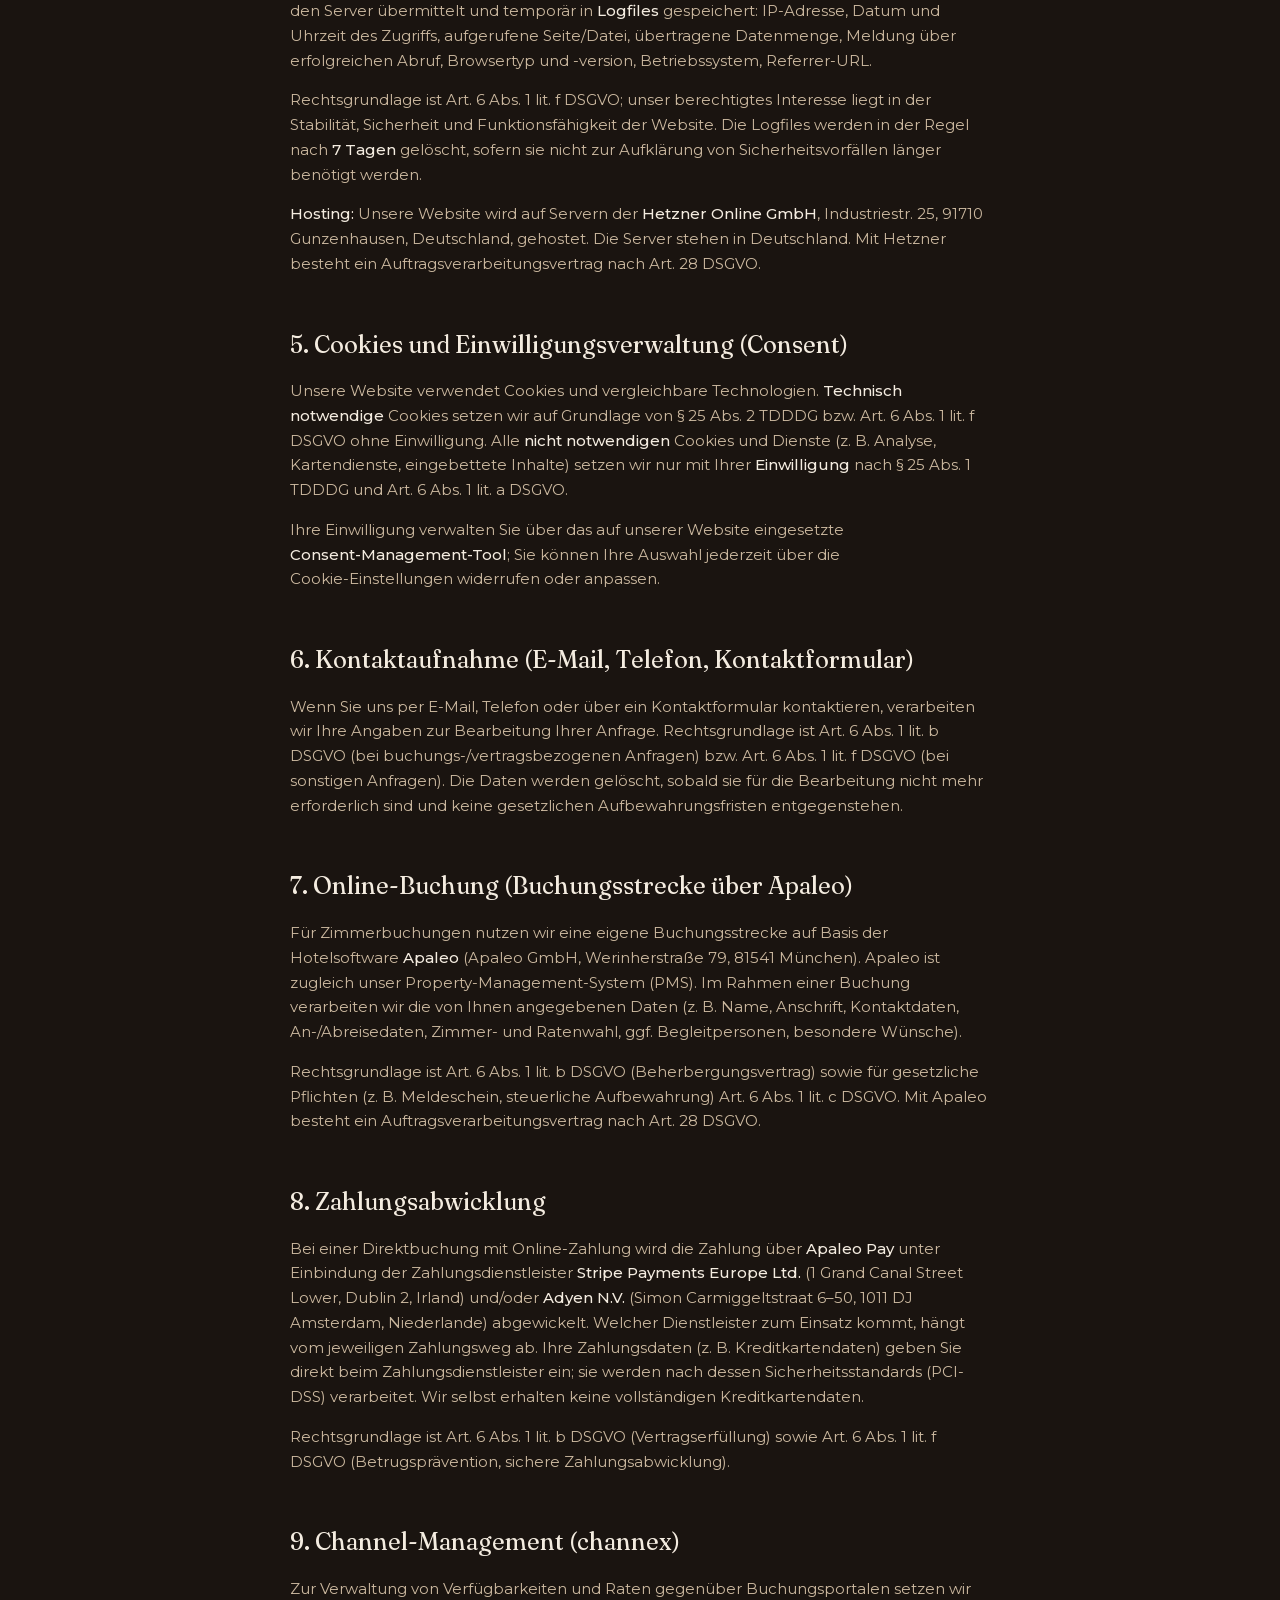
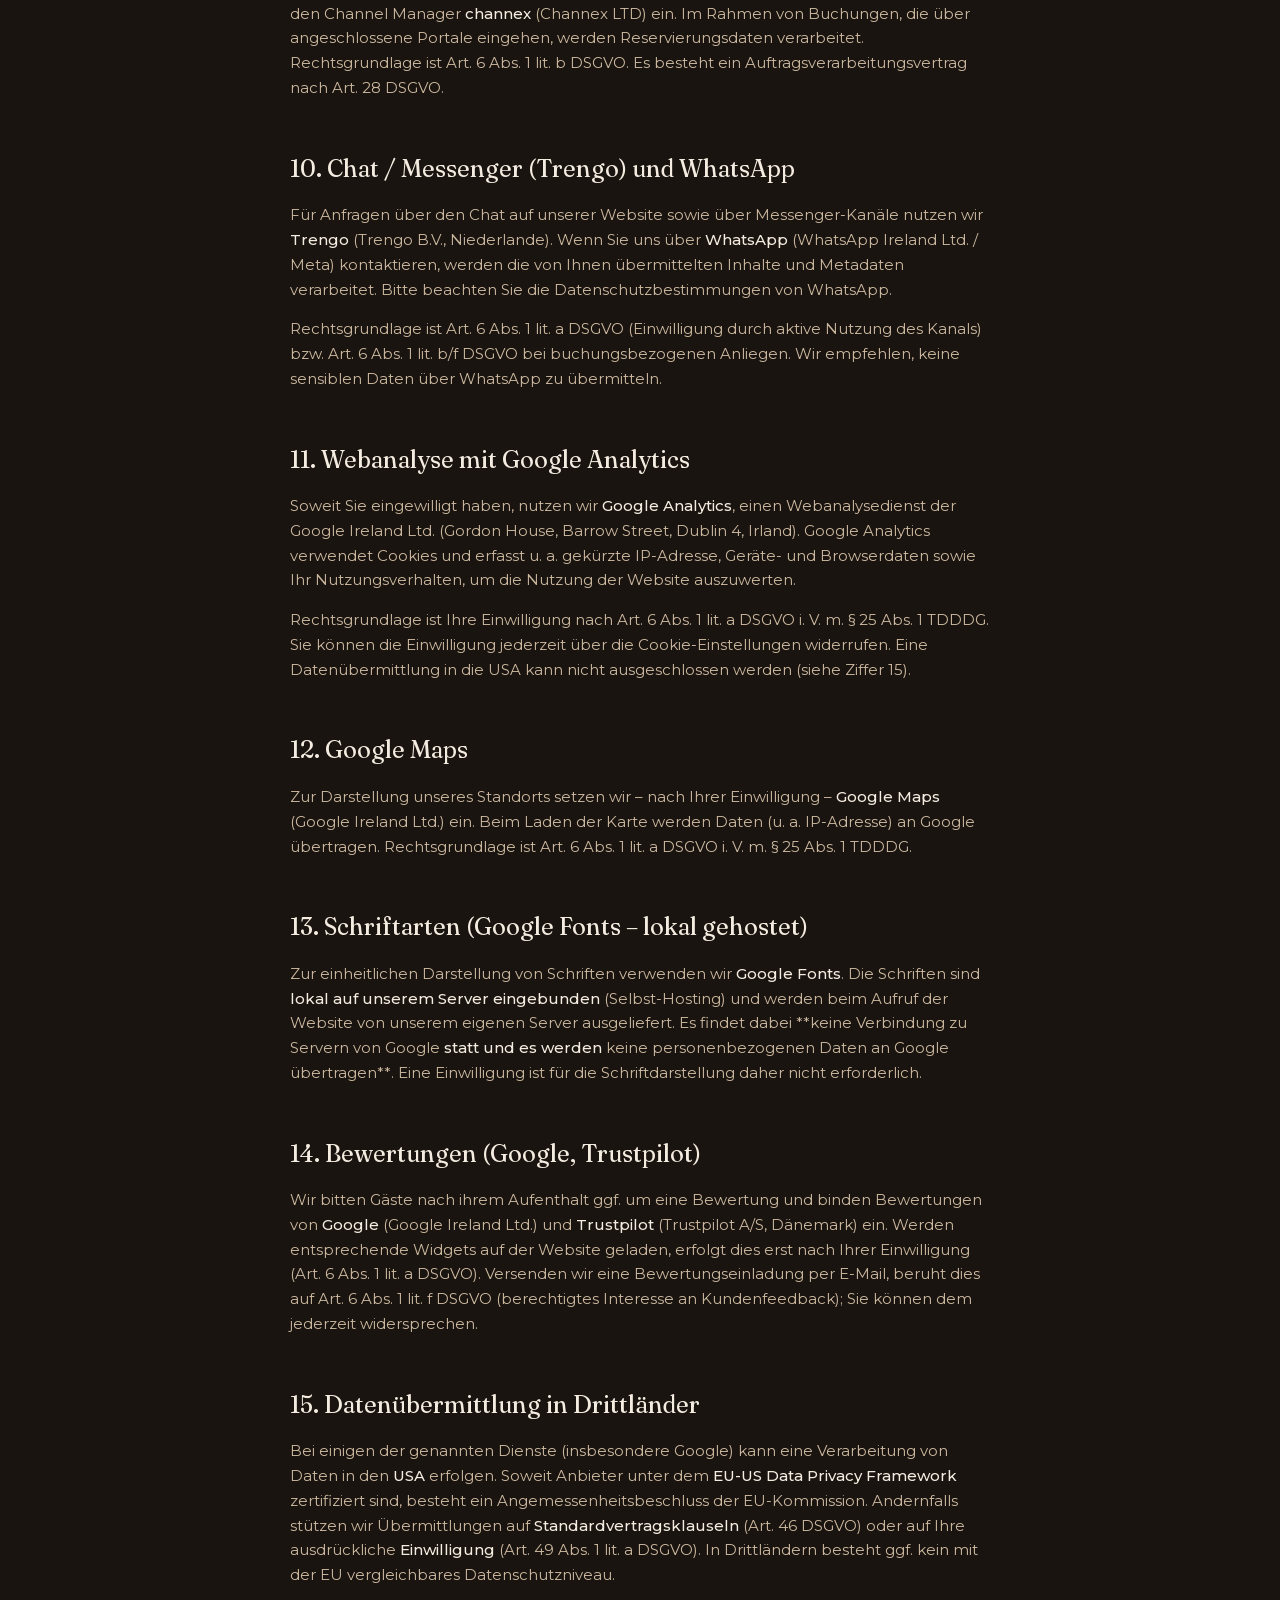
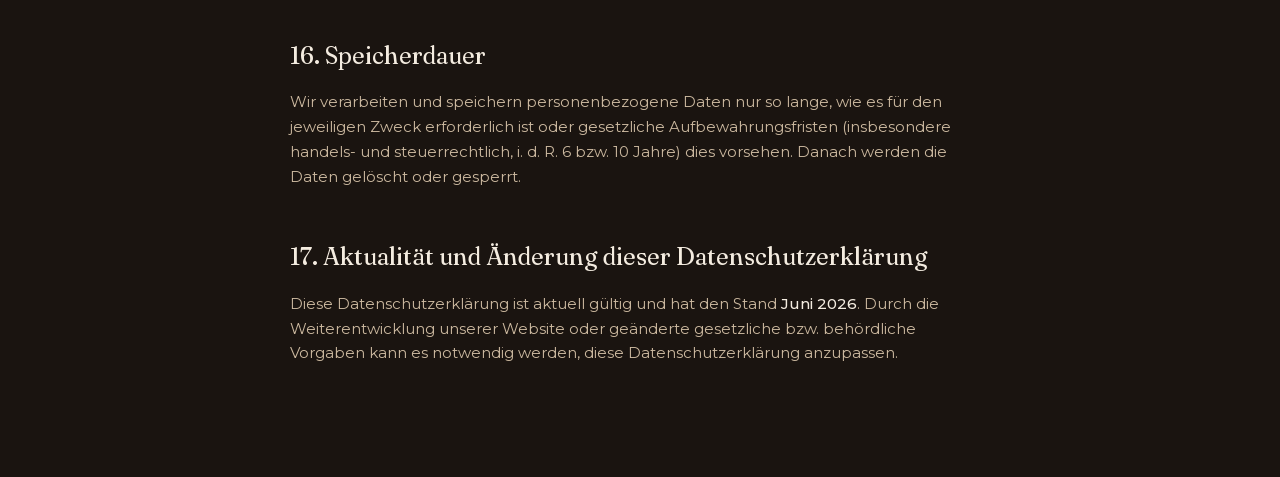
==== commit 25d70471: "Awaiting-Page: animierte Version statt statischer Maintenance-Seite - Vollbild-Awaiting-Page (kein S" ====
--- a/datenschutz.html
+++ b/datenschutz.html
@@ -3,89 +3,88 @@
 <head>
 <meta charset="UTF-8" />
 <meta name="viewport" content="width=device-width, initial-scale=1.0" />
-<title>Datenschutz – Hotel Anna</title>
-<meta name="robots" content="noindex, nofollow, noarchive, nosnippet, noimageindex" />
-<meta name="googlebot" content="noindex, nofollow, noarchive, nosnippet" />
-<meta name="referrer" content="no-referrer" />
-<link rel="stylesheet" href="/fonts/fonts.css" />
+<meta name="robots" content="noindex, nofollow, noarchive, nosnippet" />
+<title>Datenschutz · Hotel Anna</title>
+<link rel="stylesheet" href="fonts.css" />
 <style>
-:root{--ink:#1c1917;--gold:#c4a882;--cream:#faf9f5;--muted:#cfc6b8;}
-*{box-sizing:border-box;margin:0;padding:0;}
-body{font-family:"DM Sans",system-ui,sans-serif;background:var(--ink);color:var(--cream);min-height:100vh;padding:64px 24px;line-height:1.7;}
-.wrap{max-width:780px;margin:0 auto;}
-.back{display:inline-block;color:var(--gold);text-decoration:none;font-size:14px;margin-bottom:34px;}
-.back:hover{text-decoration:underline;}
-h1{font-family:"Cormorant",Georgia,serif;font-weight:500;font-size:clamp(36px,6vw,52px);line-height:1.05;}
-.city{font-size:12px;letter-spacing:.3em;text-transform:uppercase;color:var(--gold);margin:8px 0 36px;}
-.content{color:var(--muted);font-size:15.5px;}
-.content h2{font-family:"Cormorant",Georgia,serif;font-weight:500;color:var(--cream);font-size:25px;margin:34px 0 12px;}
-.content h3{font-weight:600;color:var(--cream);font-size:16px;margin:22px 0 8px;letter-spacing:.01em;}
-.content p{margin-bottom:14px;}
-.content ul{margin:0 0 14px 22px;} .content li{margin-bottom:6px;}
-.content strong{color:var(--cream);font-weight:600;}
-.content a{color:var(--gold);text-decoration:none;} .content a:hover{text-decoration:underline;}
-.content hr{border:none;border-top:1px solid rgba(255,255,255,.12);margin:26px 0;}
-.content blockquote{border-left:2px solid var(--gold);padding:10px 0 10px 18px;margin:16px 0;color:var(--muted);font-size:14px;background:rgba(255,255,255,.03);}
-.foot{margin-top:44px;padding-top:22px;border-top:1px solid rgba(255,255,255,.12);}
+  :root{ --ink:#f4ece0; --dim:#cbb89f; --gold:#c9a36a; --deep:#1a1410; }
+  *{box-sizing:border-box;}
+  body{margin:0;background:var(--deep);color:var(--ink);font-family:"Montserrat","Avenir Next",Avenir,system-ui,sans-serif;line-height:1.65;}
+  .wrap{max-width:780px;margin:0 auto;padding:clamp(28px,6vw,72px) clamp(20px,5vw,40px) 96px;}
+  .top{display:flex;align-items:center;justify-content:space-between;margin-bottom:clamp(28px,5vw,52px);}
+  .brand{font-family:"Fraunces",Georgia,serif;font-style:italic;font-size:26px;letter-spacing:.01em;}
+  .back{font-size:12px;letter-spacing:.18em;text-transform:uppercase;color:var(--dim);text-decoration:none;}
+  .back:hover{color:var(--gold);}
+  h1{font-family:"Fraunces",Georgia,serif;font-weight:300;font-size:clamp(32px,5vw,46px);margin:0 0 .6em;letter-spacing:-.01em;}
+  h2{font-family:"Fraunces",Georgia,serif;font-weight:400;font-size:clamp(19px,2.4vw,24px);margin:2em 0 .5em;color:var(--ink);}
+  h3{font-size:15px;font-weight:600;letter-spacing:.02em;margin:1.6em 0 .4em;color:var(--gold);}
+  p,li{font-size:15px;color:var(--dim);}
+  strong{color:var(--ink);font-weight:500;}
+  a{color:var(--gold);}
+  ul{padding-left:1.2em;} li{margin:.25em 0;}
+  hr{border:0;border-top:1px solid rgba(201,163,106,.25);margin:2.4em 0;}
+  blockquote{border-left:2px solid var(--gold);margin:1.4em 0;padding:.2em 0 .2em 1.1em;color:var(--dim);font-size:14px;}
+  code{font-family:ui-monospace,monospace;font-size:.9em;}
 </style>
 </head>
 <body>
-<div class="wrap">
-<a class="back" href="/">&larr; Zurück zur Startseite</a>
-<h1>Datenschutz</h1>
-<div class="city">Hotel Anna · Hilden</div>
-<div class="content">
-<p>Wir freuen uns über Ihr Interesse an unserem Hotel und unserer Website. Der Schutz<br>Ihrer personenbezogenen Daten ist uns ein wichtiges Anliegen. Nachfolgend informieren<br>wir Sie ausführlich über den Umgang mit Ihren Daten gemäß der Datenschutz-Grundverordnung<br>(DSGVO) und dem Bundesdatenschutzgesetz (BDSG).</p>
+  <div class="wrap">
+    <div class="top"><span class="brand">Anna</span><a class="back" href="index.html">← Zurück</a></div>
+    <h1>Datenschutzerklärung</h1>
+<p>Wir freuen uns über Ihr Interesse an unserem Hotel und unserer Website. Der Schutz Ihrer personenbezogenen Daten ist uns ein wichtiges Anliegen. Nachfolgend informieren wir Sie ausführlich über den Umgang mit Ihren Daten gemäß der Datenschutz-Grundverordnung (DSGVO) und dem Bundesdatenschutzgesetz (BDSG).</p>
 <h2>1. Verantwortlicher</h2>
 <p>Verantwortlicher im Sinne der DSGVO ist:</p>
-<p><strong>Nova Estate Operations GmbH</strong> – Hotel Anna<br>Giesenheide 2, 40724 Hilden<br>Geschäftsanschrift: Elisabeth-Selbert-Straße 19B, 40764 Langenfeld<br>Vertreten durch die Geschäftsführer Eduard Mushkatin und Leonhard Müller<br>Telefon: +49 157 9235 8806<br>E-Mail: <a href="mailto:anna@nova-hotels.de">anna@nova-hotels.de</a></p>
-<p><strong>Datenschutzanfragen</strong> richten Sie bitte an: <a href="mailto:info@nova-hotels.de">info@nova-hotels.de</a></p>
+<p><strong>Nova Estate Operations GmbH</strong> – Hotel Anna<br>Giesenheide 2, 40724 Hilden<br>Geschäftsanschrift: Elisabeth-Selbert-Straße 19B, 40764 Langenfeld<br>Vertreten durch die Geschäftsführer Eduard Mushkatin und Leonhard Müller<br>Telefon: +49 157 9235 8806<br>E-Mail: anna@nova-hotels.de</p>
+<p><strong>Datenschutzanfragen</strong> richten Sie bitte an: info@nova-hotels.de</p>
 <h2>2. Allgemeines zur Datenverarbeitung</h2>
-<p>Wir verarbeiten personenbezogene Daten nur, soweit dies zur Bereitstellung einer<br>funktionsfähigen Website sowie unserer Inhalte und Leistungen erforderlich ist oder Sie<br>eingewilligt haben. Rechtsgrundlagen sind insbesondere:</p>
-<ul><li><strong>Art. 6 Abs. 1 lit. a DSGVO</strong> – Einwilligung</li><li><strong>Art. 6 Abs. 1 lit. b DSGVO</strong> – Vertrag/vorvertragliche Maßnahmen (z. B. Zimmerbuchung)</li><li><strong>Art. 6 Abs. 1 lit. c DSGVO</strong> – rechtliche Verpflichtung (z. B. Meldepflicht, Aufbewahrung)</li><li><strong>Art. 6 Abs. 1 lit. f DSGVO</strong> – berechtigtes Interesse</li></ul>
+<p>Wir verarbeiten personenbezogene Daten nur, soweit dies zur Bereitstellung einer funktionsfähigen Website sowie unserer Inhalte und Leistungen erforderlich ist oder Sie eingewilligt haben. Rechtsgrundlagen sind insbesondere:</p>
+<ul>
+<li><strong>Art. 6 Abs. 1 lit. a DSGVO</strong> – Einwilligung</li>
+<li><strong>Art. 6 Abs. 1 lit. b DSGVO</strong> – Vertrag/vorvertragliche Maßnahmen (z. B. Zimmerbuchung)</li>
+<li><strong>Art. 6 Abs. 1 lit. c DSGVO</strong> – rechtliche Verpflichtung (z. B. Meldepflicht, Aufbewahrung)</li>
+<li><strong>Art. 6 Abs. 1 lit. f DSGVO</strong> – berechtigtes Interesse</li>
+</ul>
 <h2>3. Ihre Rechte als betroffene Person</h2>
-<p>Sie haben das Recht auf <strong>Auskunft</strong> (Art. 15), <strong>Berichtigung</strong> (Art. 16),<br><strong>Löschung</strong> (Art. 17), <strong>Einschränkung der Verarbeitung</strong> (Art. 18),<br><strong>Datenübertragbarkeit</strong> (Art. 20) sowie ein <strong>Widerspruchsrecht</strong> (Art. 21 DSGVO).</p>
-<p>Eine erteilte <strong>Einwilligung</strong> können Sie jederzeit mit Wirkung für die Zukunft<br>widerrufen (Art. 7 Abs. 3 DSGVO).</p>
-<p>Ihnen steht ferner ein <strong>Beschwerderecht bei einer Aufsichtsbehörde</strong> zu. Zuständig ist:<br><strong>Landesbeauftragte für Datenschutz und Informationsfreiheit Nordrhein-Westfalen (LDI NRW)</strong>,<br>Kavalleriestraße 2–4, 40213 Düsseldorf, <a href="https://www.ldi.nrw.de" target="_blank" rel="noopener nofollow">www.ldi.nrw.de</a></p>
+<p>Sie haben das Recht auf <strong>Auskunft</strong> (Art. 15), <strong>Berichtigung</strong> (Art. 16), <strong>Löschung</strong> (Art. 17), <strong>Einschränkung der Verarbeitung</strong> (Art. 18), <strong>Datenübertragbarkeit</strong> (Art. 20) sowie ein <strong>Widerspruchsrecht</strong> (Art. 21 DSGVO).</p>
+<p>Eine erteilte <strong>Einwilligung</strong> können Sie jederzeit mit Wirkung für die Zukunft widerrufen (Art. 7 Abs. 3 DSGVO).</p>
+<p>Ihnen steht ferner ein <strong>Beschwerderecht bei einer Aufsichtsbehörde</strong> zu. Zuständig ist: <strong>Landesbeauftragte für Datenschutz und Informationsfreiheit Nordrhein-Westfalen (LDI NRW)</strong>, Kavalleriestraße 2–4, 40213 Düsseldorf, www.ldi.nrw.de</p>
 <h3>Widerspruch gegen Verarbeitungen auf Grundlage berechtigter Interessen</h3>
-<p>Soweit wir Daten auf Grundlage von Art. 6 Abs. 1 lit. f DSGVO verarbeiten, haben Sie das<br>Recht, aus Gründen, die sich aus Ihrer besonderen Situation ergeben, jederzeit<br>Widerspruch einzulegen.</p>
+<p>Soweit wir Daten auf Grundlage von Art. 6 Abs. 1 lit. f DSGVO verarbeiten, haben Sie das Recht, aus Gründen, die sich aus Ihrer besonderen Situation ergeben, jederzeit Widerspruch einzulegen.</p>
 <h2>4. Bereitstellung der Website und Server-Logfiles</h2>
-<p>Beim Aufruf unserer Website werden durch den Browser automatisch Informationen an den<br>Server übermittelt und temporär in <strong>Logfiles</strong> gespeichert: IP-Adresse, Datum und Uhrzeit<br>des Zugriffs, aufgerufene Seite/Datei, übertragene Datenmenge, Meldung über erfolgreichen<br>Abruf, Browsertyp und -version, Betriebssystem, Referrer-URL.</p>
-<p>Rechtsgrundlage ist Art. 6 Abs. 1 lit. f DSGVO; unser berechtigtes Interesse liegt in der<br>Stabilität, Sicherheit und Funktionsfähigkeit der Website. Die Logfiles werden in der<br>Regel nach <strong>7 Tagen</strong> gelöscht, sofern sie nicht zur Aufklärung von Sicherheitsvorfällen<br>länger benötigt werden.</p>
-<p><strong>Hosting:</strong> Unsere Website wird auf Servern der <strong>Hetzner Online GmbH</strong>,<br>Industriestr. 25, 91710 Gunzenhausen, Deutschland, gehostet. Die Server stehen in<br>Deutschland. Mit Hetzner besteht ein Auftragsverarbeitungsvertrag nach Art. 28 DSGVO.</p>
+<p>Beim Aufruf unserer Website werden durch den Browser automatisch Informationen an den Server übermittelt und temporär in <strong>Logfiles</strong> gespeichert: IP-Adresse, Datum und Uhrzeit des Zugriffs, aufgerufene Seite/Datei, übertragene Datenmenge, Meldung über erfolgreichen Abruf, Browsertyp und -version, Betriebssystem, Referrer-URL.</p>
+<p>Rechtsgrundlage ist Art. 6 Abs. 1 lit. f DSGVO; unser berechtigtes Interesse liegt in der Stabilität, Sicherheit und Funktionsfähigkeit der Website. Die Logfiles werden in der Regel nach <strong>7 Tagen</strong> gelöscht, sofern sie nicht zur Aufklärung von Sicherheitsvorfällen länger benötigt werden.</p>
+<p><strong>Hosting:</strong> Unsere Website wird auf Servern der <strong>Hetzner Online GmbH</strong>, Industriestr. 25, 91710 Gunzenhausen, Deutschland, gehostet. Die Server stehen in Deutschland. Mit Hetzner besteht ein Auftragsverarbeitungsvertrag nach Art. 28 DSGVO.</p>
 <h2>5. Cookies und Einwilligungsverwaltung (Consent)</h2>
-<p>Unsere Website verwendet Cookies und vergleichbare Technologien. <strong>Technisch notwendige</strong><br>Cookies setzen wir auf Grundlage von § 25 Abs. 2 TDDDG bzw. Art. 6 Abs. 1 lit. f DSGVO<br>ohne Einwilligung. Alle <strong>nicht notwendigen</strong> Cookies und Dienste (z. B. Analyse,<br>Kartendienste, eingebettete Inhalte) setzen wir nur mit Ihrer <strong>Einwilligung</strong> nach<br>§ 25 Abs. 1 TDDDG und Art. 6 Abs. 1 lit. a DSGVO.</p>
+<p>Unsere Website verwendet Cookies und vergleichbare Technologien. <strong>Technisch notwendige</strong> Cookies setzen wir auf Grundlage von § 25 Abs. 2 TDDDG bzw. Art. 6 Abs. 1 lit. f DSGVO ohne Einwilligung. Alle <strong>nicht notwendigen</strong> Cookies und Dienste (z. B. Analyse, Kartendienste, eingebettete Inhalte) setzen wir nur mit Ihrer <strong>Einwilligung</strong> nach § 25 Abs. 1 TDDDG und Art. 6 Abs. 1 lit. a DSGVO.</p>
 <p>Ihre Einwilligung verwalten Sie über das auf unserer Website eingesetzte<br><strong>Consent-Management-Tool</strong>; Sie können Ihre Auswahl jederzeit über die<br>Cookie-Einstellungen widerrufen oder anpassen.</p>
 <h2>6. Kontaktaufnahme (E-Mail, Telefon, Kontaktformular)</h2>
-<p>Wenn Sie uns per E-Mail, Telefon oder über ein Kontaktformular kontaktieren, verarbeiten<br>wir Ihre Angaben zur Bearbeitung Ihrer Anfrage. Rechtsgrundlage ist Art. 6 Abs. 1 lit. b<br>DSGVO (bei buchungs-/vertragsbezogenen Anfragen) bzw. Art. 6 Abs. 1 lit. f DSGVO (bei<br>sonstigen Anfragen). Die Daten werden gelöscht, sobald sie für die Bearbeitung nicht mehr<br>erforderlich sind und keine gesetzlichen Aufbewahrungsfristen entgegenstehen.</p>
+<p>Wenn Sie uns per E-Mail, Telefon oder über ein Kontaktformular kontaktieren, verarbeiten wir Ihre Angaben zur Bearbeitung Ihrer Anfrage. Rechtsgrundlage ist Art. 6 Abs. 1 lit. b DSGVO (bei buchungs-/vertragsbezogenen Anfragen) bzw. Art. 6 Abs. 1 lit. f DSGVO (bei sonstigen Anfragen). Die Daten werden gelöscht, sobald sie für die Bearbeitung nicht mehr erforderlich sind und keine gesetzlichen Aufbewahrungsfristen entgegenstehen.</p>
 <h2>7. Online-Buchung (Buchungsstrecke über Apaleo)</h2>
-<p>Für Zimmerbuchungen nutzen wir eine eigene Buchungsstrecke auf Basis der Hotelsoftware<br><strong>Apaleo</strong> (Apaleo GmbH, Werinherstraße 79, 81541 München). Apaleo ist zugleich unser<br>Property-Management-System (PMS). Im Rahmen einer Buchung verarbeiten wir die von Ihnen<br>angegebenen Daten (z. B. Name, Anschrift, Kontaktdaten, An-/Abreisedaten, Zimmer- und<br>Ratenwahl, ggf. Begleitpersonen, besondere Wünsche).</p>
-<p>Rechtsgrundlage ist Art. 6 Abs. 1 lit. b DSGVO (Beherbergungsvertrag) sowie für<br>gesetzliche Pflichten (z. B. Meldeschein, steuerliche Aufbewahrung) Art. 6 Abs. 1 lit. c<br>DSGVO. Mit Apaleo besteht ein Auftragsverarbeitungsvertrag nach Art. 28 DSGVO.</p>
+<p>Für Zimmerbuchungen nutzen wir eine eigene Buchungsstrecke auf Basis der Hotelsoftware <strong>Apaleo</strong> (Apaleo GmbH, Werinherstraße 79, 81541 München). Apaleo ist zugleich unser Property-Management-System (PMS). Im Rahmen einer Buchung verarbeiten wir die von Ihnen angegebenen Daten (z. B. Name, Anschrift, Kontaktdaten, An-/Abreisedaten, Zimmer- und Ratenwahl, ggf. Begleitpersonen, besondere Wünsche).</p>
+<p>Rechtsgrundlage ist Art. 6 Abs. 1 lit. b DSGVO (Beherbergungsvertrag) sowie für gesetzliche Pflichten (z. B. Meldeschein, steuerliche Aufbewahrung) Art. 6 Abs. 1 lit. c DSGVO. Mit Apaleo besteht ein Auftragsverarbeitungsvertrag nach Art. 28 DSGVO.</p>
 <h2>8. Zahlungsabwicklung</h2>
-<p>Bei einer Direktbuchung mit Online-Zahlung wird die Zahlung über <strong>Apaleo Pay</strong> unter<br>Einbindung der Zahlungsdienstleister <strong>Stripe Payments Europe Ltd.</strong> (1 Grand Canal Street<br>Lower, Dublin 2, Irland) und/oder <strong>Adyen N.V.</strong> (Simon Carmiggeltstraat 6–50, 1011 DJ<br>Amsterdam, Niederlande) abgewickelt. Welcher Dienstleister zum Einsatz kommt, hängt vom<br>jeweiligen Zahlungsweg ab. Ihre Zahlungsdaten (z. B. Kreditkartendaten) geben Sie direkt beim<br>Zahlungsdienstleister ein; sie werden nach dessen Sicherheitsstandards (PCI-DSS)<br>verarbeitet. Wir selbst erhalten keine vollständigen Kreditkartendaten.</p>
-<p>Rechtsgrundlage ist Art. 6 Abs. 1 lit. b DSGVO (Vertragserfüllung) sowie Art. 6 Abs. 1<br>lit. f DSGVO (Betrugsprävention, sichere Zahlungsabwicklung).</p>
+<p>Bei einer Direktbuchung mit Online-Zahlung wird die Zahlung über <strong>Apaleo Pay</strong> unter Einbindung der Zahlungsdienstleister <strong>Stripe Payments Europe Ltd.</strong> (1 Grand Canal Street Lower, Dublin 2, Irland) und/oder <strong>Adyen N.V.</strong> (Simon Carmiggeltstraat 6–50, 1011 DJ Amsterdam, Niederlande) abgewickelt. Welcher Dienstleister zum Einsatz kommt, hängt vom jeweiligen Zahlungsweg ab. Ihre Zahlungsdaten (z. B. Kreditkartendaten) geben Sie direkt beim Zahlungsdienstleister ein; sie werden nach dessen Sicherheitsstandards (PCI-DSS) verarbeitet. Wir selbst erhalten keine vollständigen Kreditkartendaten.</p>
+<p>Rechtsgrundlage ist Art. 6 Abs. 1 lit. b DSGVO (Vertragserfüllung) sowie Art. 6 Abs. 1 lit. f DSGVO (Betrugsprävention, sichere Zahlungsabwicklung).</p>
 <h2>9. Channel-Management (channex)</h2>
-<p>Zur Verwaltung von Verfügbarkeiten und Raten gegenüber Buchungsportalen setzen wir den<br>Channel Manager <strong>channex</strong> (Channex LTD) ein. Im Rahmen von Buchungen, die über<br>angeschlossene Portale eingehen, werden Reservierungsdaten verarbeitet. Rechtsgrundlage<br>ist Art. 6 Abs. 1 lit. b DSGVO. Es besteht ein Auftragsverarbeitungsvertrag nach Art. 28<br>DSGVO.</p>
+<p>Zur Verwaltung von Verfügbarkeiten und Raten gegenüber Buchungsportalen setzen wir den Channel Manager <strong>channex</strong> (Channex LTD) ein. Im Rahmen von Buchungen, die über angeschlossene Portale eingehen, werden Reservierungsdaten verarbeitet. Rechtsgrundlage ist Art. 6 Abs. 1 lit. b DSGVO. Es besteht ein Auftragsverarbeitungsvertrag nach Art. 28 DSGVO.</p>
 <h2>10. Chat / Messenger (Trengo) und WhatsApp</h2>
-<p>Für Anfragen über den Chat auf unserer Website sowie über Messenger-Kanäle nutzen wir<br><strong>Trengo</strong> (Trengo B.V., Niederlande). Wenn Sie uns über <strong>WhatsApp</strong> (WhatsApp Ireland<br>Ltd. / Meta) kontaktieren, werden die von Ihnen übermittelten Inhalte und Metadaten<br>verarbeitet. Bitte beachten Sie die Datenschutzbestimmungen von WhatsApp.</p>
-<p>Rechtsgrundlage ist Art. 6 Abs. 1 lit. a DSGVO (Einwilligung durch aktive Nutzung des<br>Kanals) bzw. Art. 6 Abs. 1 lit. b/f DSGVO bei buchungsbezogenen Anliegen. Wir empfehlen,<br>keine sensiblen Daten über WhatsApp zu übermitteln.</p>
+<p>Für Anfragen über den Chat auf unserer Website sowie über Messenger-Kanäle nutzen wir <strong>Trengo</strong> (Trengo B.V., Niederlande). Wenn Sie uns über <strong>WhatsApp</strong> (WhatsApp Ireland Ltd. / Meta) kontaktieren, werden die von Ihnen übermittelten Inhalte und Metadaten verarbeitet. Bitte beachten Sie die Datenschutzbestimmungen von WhatsApp.</p>
+<p>Rechtsgrundlage ist Art. 6 Abs. 1 lit. a DSGVO (Einwilligung durch aktive Nutzung des Kanals) bzw. Art. 6 Abs. 1 lit. b/f DSGVO bei buchungsbezogenen Anliegen. Wir empfehlen, keine sensiblen Daten über WhatsApp zu übermitteln.</p>
 <h2>11. Webanalyse mit Google Analytics</h2>
-<p>Soweit Sie eingewilligt haben, nutzen wir <strong>Google Analytics</strong>, einen Webanalysedienst der<br>Google Ireland Ltd. (Gordon House, Barrow Street, Dublin 4, Irland). Google Analytics<br>verwendet Cookies und erfasst u. a. gekürzte IP-Adresse, Geräte- und Browserdaten sowie<br>Ihr Nutzungsverhalten, um die Nutzung der Website auszuwerten.</p>
-<p>Rechtsgrundlage ist Ihre Einwilligung nach Art. 6 Abs. 1 lit. a DSGVO i. V. m. § 25 Abs. 1<br>TDDDG. Sie können die Einwilligung jederzeit über die Cookie-Einstellungen widerrufen.<br>Eine Datenübermittlung in die USA kann nicht ausgeschlossen werden (siehe Ziffer 15).</p>
+<p>Soweit Sie eingewilligt haben, nutzen wir <strong>Google Analytics</strong>, einen Webanalysedienst der Google Ireland Ltd. (Gordon House, Barrow Street, Dublin 4, Irland). Google Analytics verwendet Cookies und erfasst u. a. gekürzte IP-Adresse, Geräte- und Browserdaten sowie Ihr Nutzungsverhalten, um die Nutzung der Website auszuwerten.</p>
+<p>Rechtsgrundlage ist Ihre Einwilligung nach Art. 6 Abs. 1 lit. a DSGVO i. V. m. § 25 Abs. 1 TDDDG. Sie können die Einwilligung jederzeit über die Cookie-Einstellungen widerrufen. Eine Datenübermittlung in die USA kann nicht ausgeschlossen werden (siehe Ziffer 15).</p>
 <h2>12. Google Maps</h2>
-<p>Zur Darstellung unseres Standorts setzen wir – nach Ihrer Einwilligung – <strong>Google Maps</strong><br>(Google Ireland Ltd.) ein. Beim Laden der Karte werden Daten (u. a. IP-Adresse) an Google<br>übertragen. Rechtsgrundlage ist Art. 6 Abs. 1 lit. a DSGVO i. V. m. § 25 Abs. 1 TDDDG.</p>
+<p>Zur Darstellung unseres Standorts setzen wir – nach Ihrer Einwilligung – <strong>Google Maps</strong> (Google Ireland Ltd.) ein. Beim Laden der Karte werden Daten (u. a. IP-Adresse) an Google übertragen. Rechtsgrundlage ist Art. 6 Abs. 1 lit. a DSGVO i. V. m. § 25 Abs. 1 TDDDG.</p>
 <h2>13. Schriftarten (Google Fonts – lokal gehostet)</h2>
-<p>Zur einheitlichen Darstellung von Schriften verwenden wir <strong>Google Fonts</strong>. Die Schriften<br>sind <strong>lokal auf unserem Server eingebunden</strong> (Selbst-Hosting) und werden beim Aufruf der<br>Website von unserem eigenen Server ausgeliefert. Es findet dabei **keine Verbindung zu<br>Servern von Google<strong> statt und es werden </strong>keine personenbezogenen Daten an Google<br>übertragen**. Eine Einwilligung ist für die Schriftdarstellung daher nicht erforderlich.</p>
+<p>Zur einheitlichen Darstellung von Schriften verwenden wir <strong>Google Fonts</strong>. Die Schriften sind <strong>lokal auf unserem Server eingebunden</strong> (Selbst-Hosting) und werden beim Aufruf der Website von unserem eigenen Server ausgeliefert. Es findet dabei **keine Verbindung zu Servern von Google<strong> statt und es werden </strong>keine personenbezogenen Daten an Google übertragen**. Eine Einwilligung ist für die Schriftdarstellung daher nicht erforderlich.</p>
 <h2>14. Bewertungen (Google, Trustpilot)</h2>
-<p>Wir bitten Gäste nach ihrem Aufenthalt ggf. um eine Bewertung und binden Bewertungen von<br><strong>Google</strong> (Google Ireland Ltd.) und <strong>Trustpilot</strong> (Trustpilot A/S, Dänemark) ein. Werden<br>entsprechende Widgets auf der Website geladen, erfolgt dies erst nach Ihrer Einwilligung<br>(Art. 6 Abs. 1 lit. a DSGVO). Versenden wir eine Bewertungseinladung per E-Mail, beruht<br>dies auf Art. 6 Abs. 1 lit. f DSGVO (berechtigtes Interesse an Kundenfeedback); Sie können<br>dem jederzeit widersprechen.</p>
+<p>Wir bitten Gäste nach ihrem Aufenthalt ggf. um eine Bewertung und binden Bewertungen von <strong>Google</strong> (Google Ireland Ltd.) und <strong>Trustpilot</strong> (Trustpilot A/S, Dänemark) ein. Werden entsprechende Widgets auf der Website geladen, erfolgt dies erst nach Ihrer Einwilligung (Art. 6 Abs. 1 lit. a DSGVO). Versenden wir eine Bewertungseinladung per E-Mail, beruht dies auf Art. 6 Abs. 1 lit. f DSGVO (berechtigtes Interesse an Kundenfeedback); Sie können dem jederzeit widersprechen.</p>
 <h2>15. Datenübermittlung in Drittländer</h2>
-<p>Bei einigen der genannten Dienste (insbesondere Google) kann eine Verarbeitung von Daten<br>in den <strong>USA</strong> erfolgen. Soweit Anbieter unter dem <strong>EU-US Data Privacy Framework</strong><br>zertifiziert sind, besteht ein Angemessenheitsbeschluss der EU-Kommission. Andernfalls<br>stützen wir Übermittlungen auf <strong>Standardvertragsklauseln</strong> (Art. 46 DSGVO) oder auf Ihre<br>ausdrückliche <strong>Einwilligung</strong> (Art. 49 Abs. 1 lit. a DSGVO). In Drittländern besteht<br>ggf. kein mit der EU vergleichbares Datenschutzniveau.</p>
+<p>Bei einigen der genannten Dienste (insbesondere Google) kann eine Verarbeitung von Daten in den <strong>USA</strong> erfolgen. Soweit Anbieter unter dem <strong>EU-US Data Privacy Framework</strong> zertifiziert sind, besteht ein Angemessenheitsbeschluss der EU-Kommission. Andernfalls stützen wir Übermittlungen auf <strong>Standardvertragsklauseln</strong> (Art. 46 DSGVO) oder auf Ihre ausdrückliche <strong>Einwilligung</strong> (Art. 49 Abs. 1 lit. a DSGVO). In Drittländern besteht ggf. kein mit der EU vergleichbares Datenschutzniveau.</p>
 <h2>16. Speicherdauer</h2>
-<p>Wir verarbeiten und speichern personenbezogene Daten nur so lange, wie es für den<br>jeweiligen Zweck erforderlich ist oder gesetzliche Aufbewahrungsfristen (insbesondere<br>handels- und steuerrechtlich, i. d. R. 6 bzw. 10 Jahre) dies vorsehen. Danach werden die<br>Daten gelöscht oder gesperrt.</p>
+<p>Wir verarbeiten und speichern personenbezogene Daten nur so lange, wie es für den jeweiligen Zweck erforderlich ist oder gesetzliche Aufbewahrungsfristen (insbesondere handels- und steuerrechtlich, i. d. R. 6 bzw. 10 Jahre) dies vorsehen. Danach werden die Daten gelöscht oder gesperrt.</p>
 <h2>17. Aktualität und Änderung dieser Datenschutzerklärung</h2>
-<p>Diese Datenschutzerklärung ist aktuell gültig und hat den Stand <strong>Juni 2026</strong>. Durch die<br>Weiterentwicklung unserer Website oder geänderte gesetzliche bzw. behördliche Vorgaben<br>kann es notwendig werden, diese Datenschutzerklärung anzupassen.</p>
-</div>
-<div class="foot"><a class="back" href="/" style="margin:0;">&larr; Zurück zur Startseite</a></div>
-</div>
+<p>Diese Datenschutzerklärung ist aktuell gültig und hat den Stand <strong>Juni 2026</strong>. Durch die Weiterentwicklung unserer Website oder geänderte gesetzliche bzw. behördliche Vorgaben kann es notwendig werden, diese Datenschutzerklärung anzupassen.</p>
+  </div>
 </body>
 </html>
--- a/fonts.css
+++ b/fonts.css
@@ -0,0 +1,119 @@
+/* latin-ext */
+@font-face {
+  font-family: 'Fraunces';
+  font-style: italic;
+  font-weight: 300;
+  font-display: swap;
+  src: url('fonts/fraunces-italic-latin-ext.woff2') format('woff2');
+  unicode-range: U+0100-02BA, U+02BD-02C5, U+02C7-02CC, U+02CE-02D7, U+02DD-02FF, U+0304, U+0308, U+0329, U+1D00-1DBF, U+1E00-1E9F, U+1EF2-1EFF, U+2020, U+20A0-20AB, U+20AD-20C0, U+2113, U+2C60-2C7F, U+A720-A7FF;
+}
+
+/* latin */
+@font-face {
+  font-family: 'Fraunces';
+  font-style: italic;
+  font-weight: 300;
+  font-display: swap;
+  src: url('fonts/fraunces-italic-latin.woff2') format('woff2');
+  unicode-range: U+0000-00FF, U+0131, U+0152-0153, U+02BB-02BC, U+02C6, U+02DA, U+02DC, U+0304, U+0308, U+0329, U+2000-206F, U+20AC, U+2122, U+2191, U+2193, U+2212, U+2215, U+FEFF, U+FFFD;
+}
+
+/* latin-ext */
+@font-face {
+  font-family: 'Fraunces';
+  font-style: normal;
+  font-weight: 300;
+  font-display: swap;
+  src: url('fonts/fraunces-normal-latin-ext.woff2') format('woff2');
+  unicode-range: U+0100-02BA, U+02BD-02C5, U+02C7-02CC, U+02CE-02D7, U+02DD-02FF, U+0304, U+0308, U+0329, U+1D00-1DBF, U+1E00-1E9F, U+1EF2-1EFF, U+2020, U+20A0-20AB, U+20AD-20C0, U+2113, U+2C60-2C7F, U+A720-A7FF;
+}
+
+/* latin */
+@font-face {
+  font-family: 'Fraunces';
+  font-style: normal;
+  font-weight: 300;
+  font-display: swap;
+  src: url('fonts/fraunces-normal-latin.woff2') format('woff2');
+  unicode-range: U+0000-00FF, U+0131, U+0152-0153, U+02BB-02BC, U+02C6, U+02DA, U+02DC, U+0304, U+0308, U+0329, U+2000-206F, U+20AC, U+2122, U+2191, U+2193, U+2212, U+2215, U+FEFF, U+FFFD;
+}
+
+/* latin-ext */
+@font-face {
+  font-family: 'Fraunces';
+  font-style: normal;
+  font-weight: 400;
+  font-display: swap;
+  src: url('fonts/fraunces-normal-latin-ext.woff2') format('woff2');
+  unicode-range: U+0100-02BA, U+02BD-02C5, U+02C7-02CC, U+02CE-02D7, U+02DD-02FF, U+0304, U+0308, U+0329, U+1D00-1DBF, U+1E00-1E9F, U+1EF2-1EFF, U+2020, U+20A0-20AB, U+20AD-20C0, U+2113, U+2C60-2C7F, U+A720-A7FF;
+}
+
+/* latin */
+@font-face {
+  font-family: 'Fraunces';
+  font-style: normal;
+  font-weight: 400;
+  font-display: swap;
+  src: url('fonts/fraunces-normal-latin.woff2') format('woff2');
+  unicode-range: U+0000-00FF, U+0131, U+0152-0153, U+02BB-02BC, U+02C6, U+02DA, U+02DC, U+0304, U+0308, U+0329, U+2000-206F, U+20AC, U+2122, U+2191, U+2193, U+2212, U+2215, U+FEFF, U+FFFD;
+}
+
+/* latin-ext */
+@font-face {
+  font-family: 'Montserrat';
+  font-style: normal;
+  font-weight: 400;
+  font-display: swap;
+  src: url('fonts/montserrat-normal-latin-ext.woff2') format('woff2');
+  unicode-range: U+0100-02BA, U+02BD-02C5, U+02C7-02CC, U+02CE-02D7, U+02DD-02FF, U+0304, U+0308, U+0329, U+1D00-1DBF, U+1E00-1E9F, U+1EF2-1EFF, U+2020, U+20A0-20AB, U+20AD-20C0, U+2113, U+2C60-2C7F, U+A720-A7FF;
+}
+
+/* latin */
+@font-face {
+  font-family: 'Montserrat';
+  font-style: normal;
+  font-weight: 400;
+  font-display: swap;
+  src: url('fonts/montserrat-normal-latin.woff2') format('woff2');
+  unicode-range: U+0000-00FF, U+0131, U+0152-0153, U+02BB-02BC, U+02C6, U+02DA, U+02DC, U+0304, U+0308, U+0329, U+2000-206F, U+20AC, U+2122, U+2191, U+2193, U+2212, U+2215, U+FEFF, U+FFFD;
+}
+
+/* latin-ext */
+@font-face {
+  font-family: 'Montserrat';
+  font-style: normal;
+  font-weight: 500;
+  font-display: swap;
+  src: url('fonts/montserrat-normal-latin-ext.woff2') format('woff2');
+  unicode-range: U+0100-02BA, U+02BD-02C5, U+02C7-02CC, U+02CE-02D7, U+02DD-02FF, U+0304, U+0308, U+0329, U+1D00-1DBF, U+1E00-1E9F, U+1EF2-1EFF, U+2020, U+20A0-20AB, U+20AD-20C0, U+2113, U+2C60-2C7F, U+A720-A7FF;
+}
+
+/* latin */
+@font-face {
+  font-family: 'Montserrat';
+  font-style: normal;
+  font-weight: 500;
+  font-display: swap;
+  src: url('fonts/montserrat-normal-latin.woff2') format('woff2');
+  unicode-range: U+0000-00FF, U+0131, U+0152-0153, U+02BB-02BC, U+02C6, U+02DA, U+02DC, U+0304, U+0308, U+0329, U+2000-206F, U+20AC, U+2122, U+2191, U+2193, U+2212, U+2215, U+FEFF, U+FFFD;
+}
+
+/* latin-ext */
+@font-face {
+  font-family: 'Montserrat';
+  font-style: normal;
+  font-weight: 600;
+  font-display: swap;
+  src: url('fonts/montserrat-normal-latin-ext.woff2') format('woff2');
+  unicode-range: U+0100-02BA, U+02BD-02C5, U+02C7-02CC, U+02CE-02D7, U+02DD-02FF, U+0304, U+0308, U+0329, U+1D00-1DBF, U+1E00-1E9F, U+1EF2-1EFF, U+2020, U+20A0-20AB, U+20AD-20C0, U+2113, U+2C60-2C7F, U+A720-A7FF;
+}
+
+/* latin */
+@font-face {
+  font-family: 'Montserrat';
+  font-style: normal;
+  font-weight: 600;
+  font-display: swap;
+  src: url('fonts/montserrat-normal-latin.woff2') format('woff2');
+  unicode-range: U+0000-00FF, U+0131, U+0152-0153, U+02BB-02BC, U+02C6, U+02DA, U+02DC, U+0304, U+0308, U+0329, U+2000-206F, U+20AC, U+2122, U+2191, U+2193, U+2212, U+2215, U+FEFF, U+FFFD;
+}
